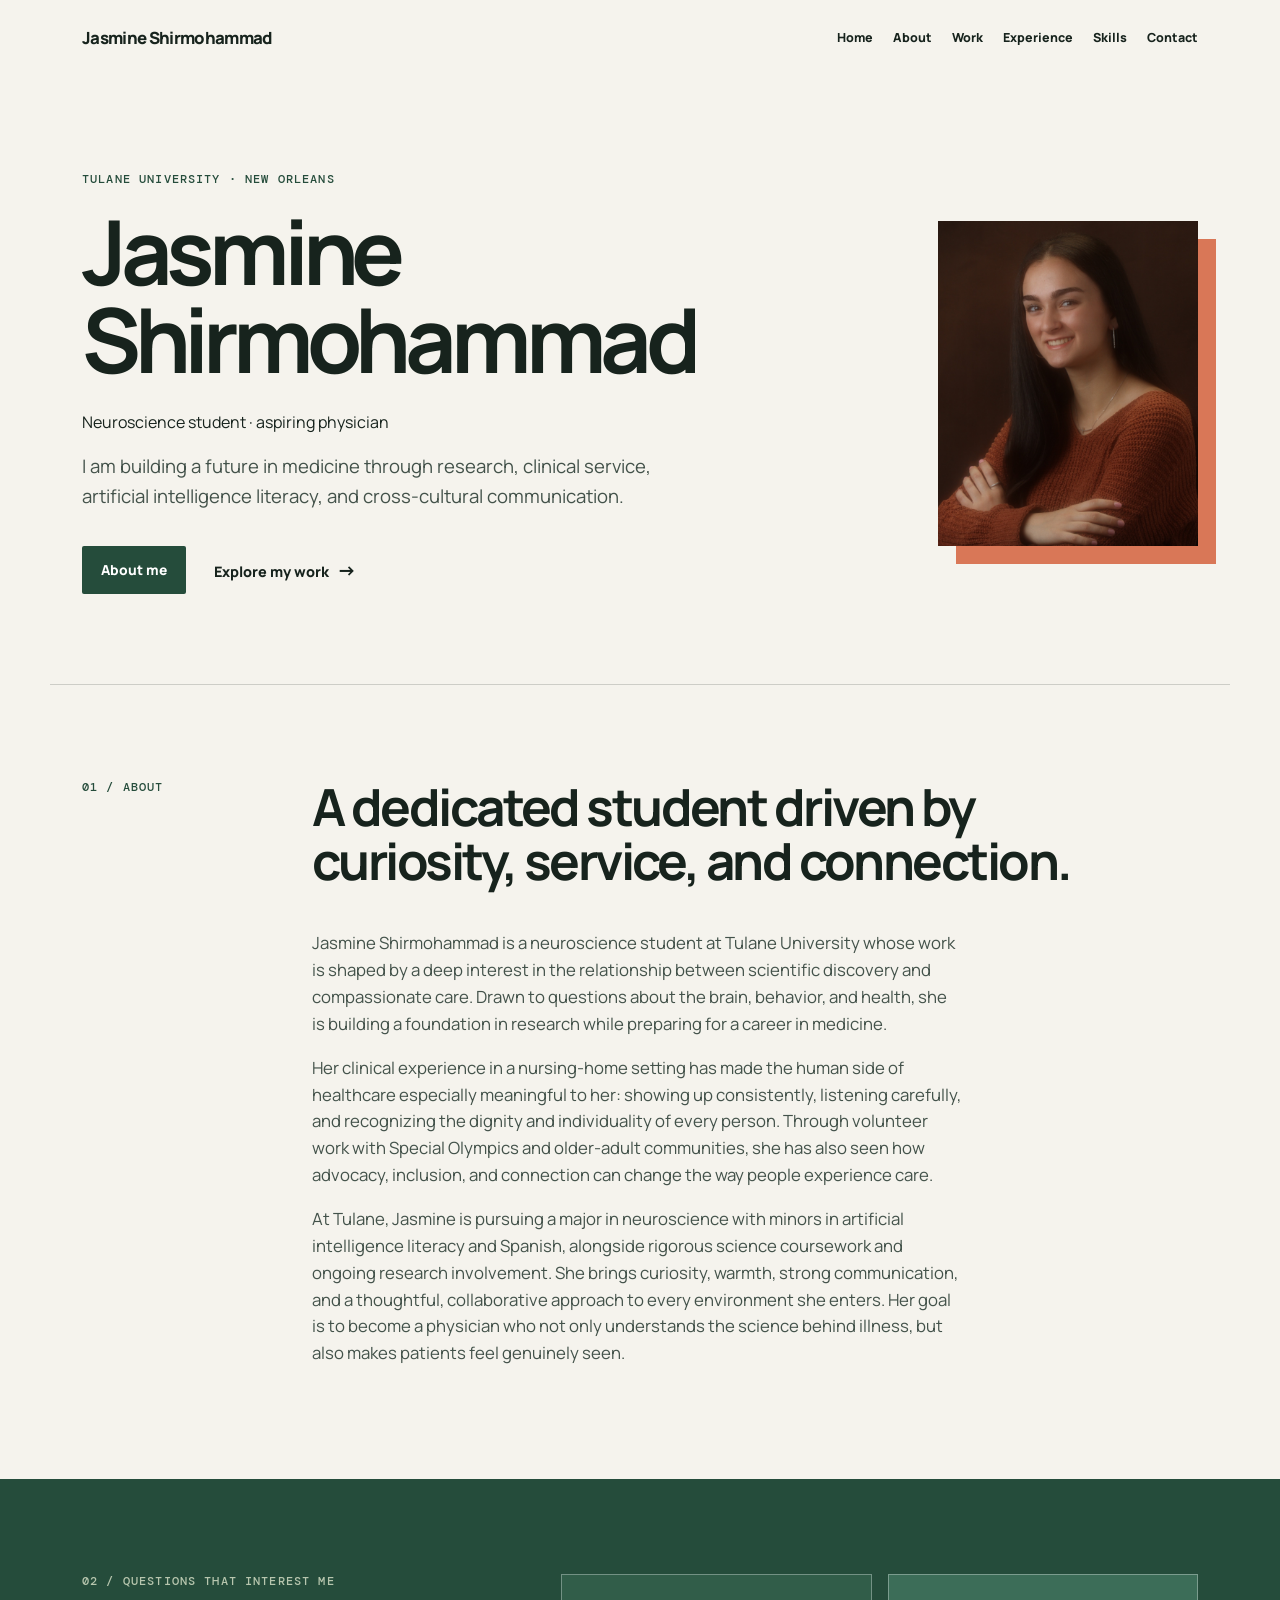
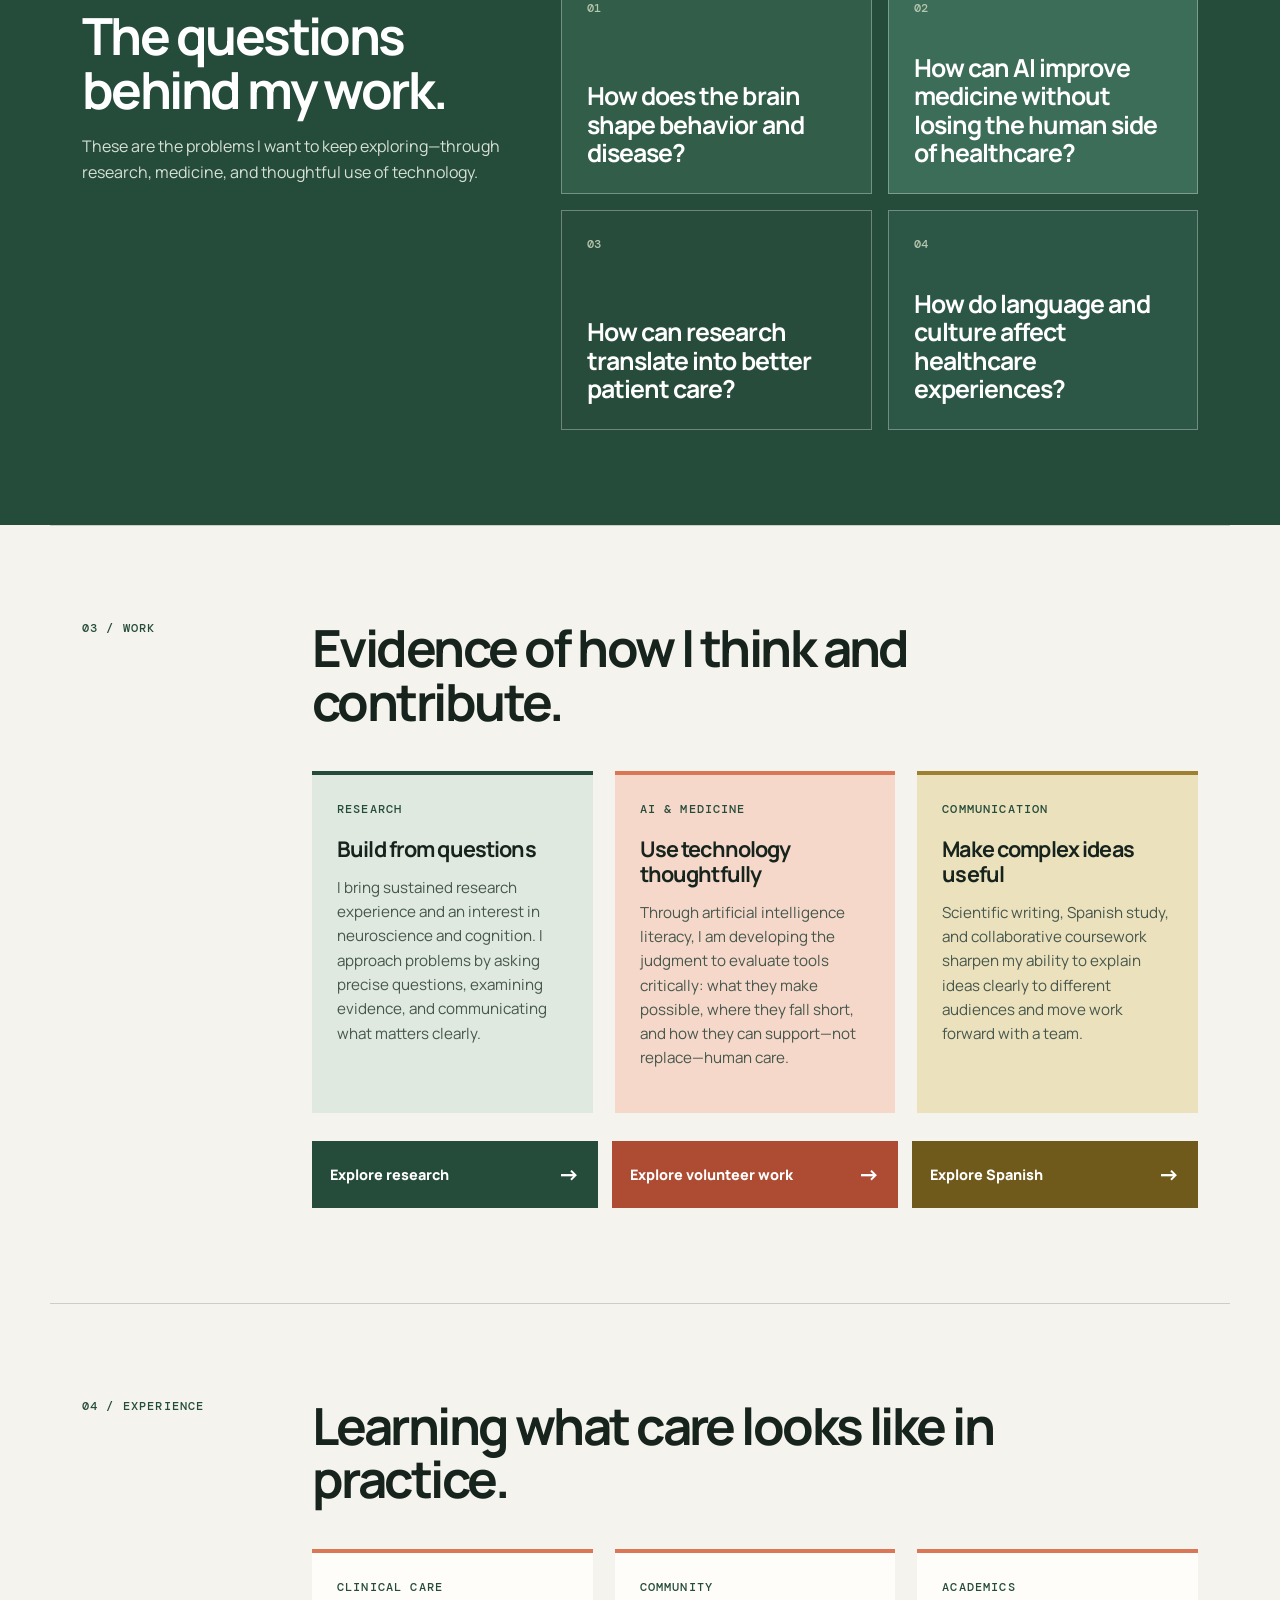
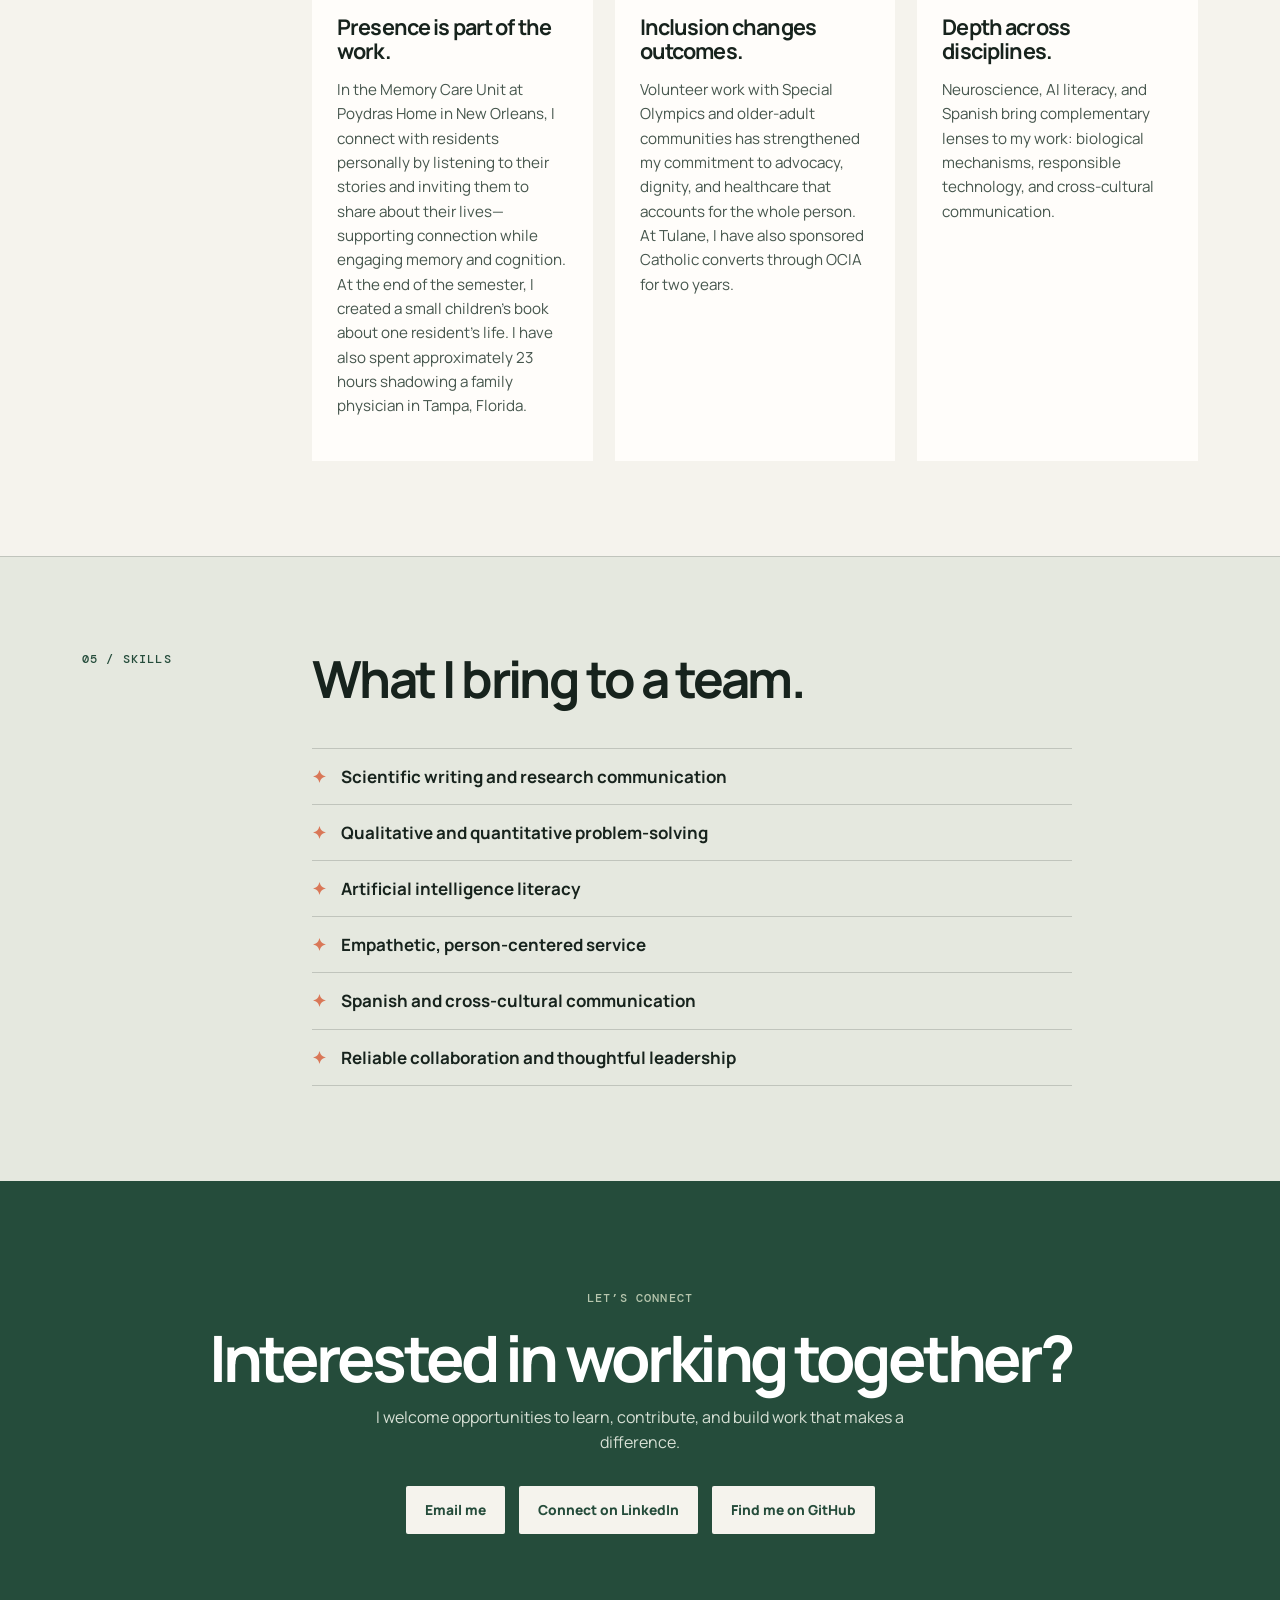
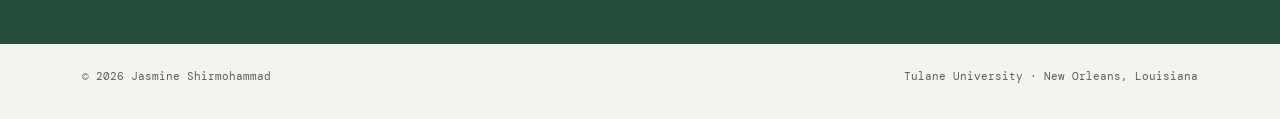
==== index.html @ d5f5b16a "Refresh updated portfolio styling" ====
<!doctype html>
<html lang="en">
<head>
  <meta charset="utf-8">
  <meta name="viewport" content="width=device-width, initial-scale=1">
  <meta name="description" content="Portfolio of Jasmine Shirmohammad: neuroscience, artificial intelligence literacy, research, and compassionate healthcare.">
  <title>Jasmine Shirmohammad | Neuroscience & Health</title>
  <link rel="stylesheet" href="styles.css?v=20261008b">
  <link rel="icon" href="favicon.svg" type="image/svg+xml">
</head>
<body>
  <a class="skip-link" href="#main-content">Skip to main content</a>
  <header class="site-header">
    <a class="wordmark" href="#home">Jasmine Shirmohammad</a>
    <nav aria-label="Main navigation">
      <a href="#home">Home</a>
      <a href="#about">About</a>
      <a href="#work">Work</a>
      <a href="#experience">Experience</a>
      <a href="#skills">Skills</a>
      <a href="#contact">Contact</a>
    </nav>
  </header>

  <main id="main-content">
    <section id="home" class="hero" aria-labelledby="hero-title">
      <div class="hero-copy">
        <p class="eyebrow">Tulane University · New Orleans</p>
        <h1 id="hero-title">Jasmine<br>Shirmohammad</h1>
        <p class="hero-role">Neuroscience student · aspiring physician</p>
        <p class="lede">I am building a future in medicine through research, clinical service, artificial intelligence literacy, and cross-cultural communication.</p>
        <div class="hero-actions">
          <a class="button" href="#about">About me</a>
          <a class="text-link" href="#work">Explore my work <span aria-hidden="true">→</span></a>
        </div>
      </div>
      <figure class="hero-portrait">
        <img src="assets/jasmine-shirmohammad.jpg" alt="Portrait of Jasmine Shirmohammad">
      </figure>
    </section>

    <section id="about" class="section about" aria-labelledby="about-title">
      <p class="section-label">01 / About</p>
      <div>
        <h2 id="about-title">A dedicated student driven by curiosity, service, and connection.</h2>
        <p>Jasmine Shirmohammad is a neuroscience student at Tulane University whose work is shaped by a deep interest in the relationship between scientific discovery and compassionate care. Drawn to questions about the brain, behavior, and health, she is building a foundation in research while preparing for a career in medicine.</p>
        <p>Her clinical experience in a nursing-home setting has made the human side of healthcare especially meaningful to her: showing up consistently, listening carefully, and recognizing the dignity and individuality of every person. Through volunteer work with Special Olympics and older-adult communities, she has also seen how advocacy, inclusion, and connection can change the way people experience care.</p>
        <p>At Tulane, Jasmine is pursuing a major in neuroscience with minors in artificial intelligence literacy and Spanish, alongside rigorous science coursework and ongoing research involvement. She brings curiosity, warmth, strong communication, and a thoughtful, collaborative approach to every environment she enters. Her goal is to become a physician who not only understands the science behind illness, but also makes patients feel genuinely seen.</p>
      </div>
    </section>

    <section id="questions" class="questions" aria-labelledby="questions-title">
      <div class="questions-intro">
        <p class="section-label">02 / Questions That Interest Me</p>
        <h2 id="questions-title">The questions behind my work.</h2>
        <p>These are the problems I want to keep exploring—through research, medicine, and thoughtful use of technology.</p>
      </div>
      <div class="question-grid">
        <article class="question-card question-one"><span>01</span><h3>How does the brain shape behavior and disease?</h3></article>
        <article class="question-card question-two"><span>02</span><h3>How can AI improve medicine without losing the human side of healthcare?</h3></article>
        <article class="question-card question-three"><span>03</span><h3>How can research translate into better patient care?</h3></article>
        <article class="question-card question-four"><span>04</span><h3>How do language and culture affect healthcare experiences?</h3></article>
      </div>
    </section>

    <section id="work" class="section work" aria-labelledby="work-title">
      <p class="section-label">03 / Work</p>
      <div>
        <h2 id="work-title">Evidence of how I think and contribute.</h2>
        <div class="work-grid">
          <article>
            <p class="kicker">Research</p>
            <h3>Build from questions</h3>
            <p>I bring sustained research experience and an interest in neuroscience and cognition. I approach problems by asking precise questions, examining evidence, and communicating what matters clearly.</p>
          </article>
          <article>
            <p class="kicker">AI & medicine</p>
            <h3>Use technology thoughtfully</h3>
            <p>Through artificial intelligence literacy, I am developing the judgment to evaluate tools critically: what they make possible, where they fall short, and how they can support—not replace—human care.</p>
          </article>
          <article>
            <p class="kicker">Communication</p>
            <h3>Make complex ideas useful</h3>
            <p>Scientific writing, Spanish study, and collaborative coursework sharpen my ability to explain ideas clearly to different audiences and move work forward with a team.</p>
          </article>
        </div>
        <div class="portfolio-links" aria-label="Work detail pages">
          <a class="portfolio-link" href="research.html">Explore research <span aria-hidden="true">→</span></a>
          <a class="portfolio-link" href="volunteer-work.html">Explore volunteer work <span aria-hidden="true">→</span></a>
          <a class="portfolio-link" href="spanish.html">Explore Spanish <span aria-hidden="true">→</span></a>
        </div>
      </div>
    </section>

    <section id="experience" class="section" aria-labelledby="experience-title">
      <p class="section-label">04 / Experience</p>
      <div>
        <h2 id="experience-title">Learning what care looks like in practice.</h2>
        <div class="experience-grid">
          <article>
            <p class="kicker">Clinical care</p>
            <h3>Presence is part of the work.</h3>
            <p>In the Memory Care Unit at Poydras Home in New Orleans, I connect with residents personally by listening to their stories and inviting them to share about their lives—supporting connection while engaging memory and cognition. At the end of the semester, I created a small children’s book about one resident’s life. I have also spent approximately 23 hours shadowing a family physician in Tampa, Florida.</p>
          </article>
          <article>
            <p class="kicker">Community</p>
            <h3>Inclusion changes outcomes.</h3>
            <p>Volunteer work with Special Olympics and older-adult communities has strengthened my commitment to advocacy, dignity, and healthcare that accounts for the whole person. At Tulane, I have also sponsored Catholic converts through OCIA for two years.</p>
          </article>
          <article>
            <p class="kicker">Academics</p>
            <h3>Depth across disciplines.</h3>
            <p>Neuroscience, AI literacy, and Spanish bring complementary lenses to my work: biological mechanisms, responsible technology, and cross-cultural communication.</p>
          </article>
        </div>
      </div>
    </section>

    <section id="skills" class="section strengths" aria-labelledby="skills-title">
      <p class="section-label">05 / Skills</p>
      <div>
        <h2 id="skills-title">What I bring to a team.</h2>
        <ul>
          <li>Scientific writing and research communication</li>
          <li>Qualitative and quantitative problem-solving</li>
          <li>Artificial intelligence literacy</li>
          <li>Empathetic, person-centered service</li>
          <li>Spanish and cross-cultural communication</li>
          <li>Reliable collaboration and thoughtful leadership</li>
        </ul>
      </div>
    </section>

    <section id="contact" class="contact" aria-labelledby="contact-title">
      <p class="eyebrow">Let’s connect</p>
      <h2 id="contact-title">Interested in working together?</h2>
      <p>I welcome opportunities to learn, contribute, and build work that makes a difference.</p>
      <div class="contact-actions">
        <a class="button light" href="mailto:jshirmohammad@tulane.edu">Email me</a>
        <a class="button light" href="https://www.linkedin.com/in/jasmine-shirmohammad-466834309/" target="_blank" rel="noreferrer">Connect on LinkedIn <span class="sr-only">(opens in a new tab)</span></a>
        <a class="button light" href="https://github.com/jshirmo" target="_blank" rel="noreferrer">Find me on GitHub <span class="sr-only">(opens in a new tab)</span></a>
      </div>
      <!-- Add your résumé link here when available. -->
    </section>
  </main>

  <footer>
    <p>© 2026 Jasmine Shirmohammad</p>
    <p>Tulane University · New Orleans, Louisiana</p>
  </footer>
</body>
</html>
---- styles.css ----
@import url('https://fonts.googleapis.com/css2?family=DM+Mono:wght@400;500&family=Manrope:wght@400;500;600;700;800&family=Playfair+Display:ital,wght@0,600;0,700;1,600&display=swap');

:root { --ink:#17231d; --paper:#f5f3ed; --forest:#254c3b; --sage:#b7c6ae; --mint:#dfe9df; --coral:#d97757; --cream:#fffdfa; --line:rgba(23,35,29,.18); }
* { box-sizing:border-box; }
html { scroll-behavior:smooth; }
body { margin:0; color:var(--ink); background:var(--paper); font-family:Manrope,Arial,sans-serif; line-height:1.6; overflow-x:hidden; }
a,button { -webkit-tap-highlight-color:transparent; }
a:focus-visible { outline:3px solid var(--coral); outline-offset:4px; border-radius:2px; }
.skip-link { position:absolute; left:12px; top:-60px; z-index:10; background:var(--ink); color:white; padding:10px 14px; font-weight:800; text-decoration:none; }
.skip-link:focus { top:12px; }
.sr-only { position:absolute; width:1px; height:1px; padding:0; margin:-1px; overflow:hidden; clip:rect(0,0,0,0); white-space:nowrap; border:0; }
.site-header { max-width:1180px; margin:auto; padding:25px 32px; display:flex; justify-content:space-between; align-items:center; gap:24px; }
.wordmark { flex:0 0 auto; color:var(--ink); text-decoration:none; font-weight:800; letter-spacing:-.04em; font-size:1.05rem; }
nav { display:flex; justify-content:flex-end; flex-wrap:wrap; gap:10px 20px; }
nav a { color:var(--ink); text-decoration:none; font-size:.78rem; font-weight:800; }
nav a:hover,.text-link:hover { color:var(--coral); }
.hero { max-width:1180px; min-height:590px; padding:95px 32px 90px; margin:auto; display:grid; grid-template-columns:1.45fr .7fr; gap:60px; align-items:center; }
.eyebrow,.section-label,.kicker { margin:0 0 20px; color:var(--forest); font:500 .72rem "DM Mono",monospace; text-transform:uppercase; letter-spacing:.1em; }
h1,h2,h3,p { margin-top:0; }
h1 { font-size:clamp(3.2rem,7vw,6.25rem); line-height:.98; letter-spacing:-.07em; margin-bottom:28px; max-width:820px; }
h2 { font-size:clamp(2rem,4vw,3.6rem); line-height:1.05; letter-spacing:-.05em; }
h3 { letter-spacing:-.04em; }
.lede { max-width:625px; font-size:1.16rem; color:#43524a; }
.hero-actions { margin-top:35px; display:flex; flex-wrap:wrap; gap:22px 28px; align-items:center; }
.button { display:inline-block; background:var(--forest); color:white; padding:13px 19px; text-decoration:none; font-weight:800; font-size:.86rem; border-radius:2px; transition:.2s ease; }
.button:hover { background:var(--coral); transform:translateY(-2px); }
.text-link { color:var(--ink); text-decoration:none; font-weight:800; font-size:.9rem; }
.text-link span { margin-left:5px; font-size:1.2rem; }
.hero-mark { aspect-ratio:1; display:grid; place-items:center; border-radius:50%; background:var(--sage); position:relative; overflow:hidden; }
.hero-mark:before { content:""; position:absolute; inset:13%; border:1px solid rgba(23,35,29,.28); border-radius:50%; }
.hero-mark p { position:relative; margin:0; font:600 clamp(1.8rem,3vw,3.3rem)/.95 "Playfair Display",serif; text-align:center; }
.hero-mark em { color:var(--coral); }
.section { max-width:1180px; margin:auto; padding:95px 32px; border-top:1px solid var(--line); display:grid; grid-template-columns:190px 1fr; gap:40px; }
.section h2 { max-width:760px; }
.about > div > p { max-width:650px; font-size:1.05rem; color:#43524a; }
.questions { background:var(--forest); color:white; padding:95px max(32px,calc((100vw - 1180px)/2 + 32px)); display:grid; grid-template-columns:.8fr 1.2fr; gap:55px; }
.questions .section-label { color:var(--sage); }
.questions h2 { margin-bottom:18px; }
.questions-intro > p:last-child { color:#d7e0d5; max-width:430px; }
.question-grid { display:grid; grid-template-columns:repeat(2,minmax(0,1fr)); gap:16px; }
.question-card { min-height:220px; padding:25px; border:1px solid rgba(255,255,255,.32); display:flex; flex-direction:column; justify-content:space-between; transition:transform .2s ease,background .2s ease; }
.question-card:hover { transform:translateY(-5px); background:rgba(255,255,255,.1); }
.question-card span { font:500 .76rem "DM Mono",monospace; color:var(--sage); }
.question-card h3 { margin:28px 0 0; color:white; font-size:clamp(1.15rem,2vw,1.55rem); line-height:1.15; }
.question-one { background:#315d49; } .question-two { background:#3c6d58; } .question-three { background:#284c3c; } .question-four { background:#2c5746; }
.work-grid,.experience-grid { display:grid; grid-template-columns:repeat(3,minmax(0,1fr)); gap:22px; margin-top:36px; }
.work-grid article { background:var(--mint); padding:27px 25px; border-top:4px solid var(--forest); }
.work-grid article:nth-child(2) { background:#f5d8c9; border-color:var(--coral); }
.work-grid article:nth-child(3) { background:#ebe1bc; border-color:#9d8130; }
.work-grid h3,.experience-grid h3 { font-size:1.35rem; line-height:1.15; margin-bottom:14px; }
.work-grid article p:last-child,.experience-grid article p:last-child { color:#46564d; font-size:.95rem; }
.experience-grid article { border-top:4px solid var(--coral); background:var(--cream); padding:27px 25px; min-height:260px; }
.strengths { background:#e5e8df; max-width:none; padding-left:max(32px,calc((100vw - 1180px)/2 + 32px)); padding-right:max(32px,calc((100vw - 1180px)/2 + 32px)); }
.strengths ul { padding:0; margin:0; list-style:none; border-top:1px solid var(--line); max-width:760px; }
.strengths li { padding:14px 0; border-bottom:1px solid var(--line); font-size:1.06rem; font-weight:700; }
.strengths li:before { content:"✦"; color:var(--coral); margin-right:15px; }
.contact { text-align:center; color:white; background:var(--forest); padding:110px 32px; }
.contact .eyebrow { color:var(--sage); }
.contact h2 { font-size:clamp(2.6rem,5vw,4.5rem); line-height:1; letter-spacing:-.06em; margin-bottom:15px; }
.contact p:not(.eyebrow) { color:#d7e0d5; margin:0 auto 30px; max-width:600px; }
.button.light { color:var(--forest); background:var(--paper); }
footer { max-width:1180px; margin:auto; padding:25px 32px; display:flex; justify-content:space-between; gap:12px; font:400 .68rem "DM Mono",monospace; color:#536158; }

@media (max-width:800px) {
  .site-header { padding:20px 22px; align-items:flex-start; flex-direction:column; gap:12px; }
  nav { justify-content:flex-start; gap:8px 16px; }
  nav a { font-size:.78rem; }
  .hero { padding:70px 22px; grid-template-columns:1fr; gap:42px; min-height:auto; }
  .hero-mark { width:min(60vw,245px); }
  .section { padding:65px 22px; grid-template-columns:1fr; gap:10px; }
  .questions { padding:65px 22px; grid-template-columns:1fr; gap:28px; }
  .strengths { padding:65px 22px; }
  .work-grid,.experience-grid { grid-template-columns:1fr; margin-top:25px; }
  .question-grid { grid-template-columns:1fr; }
  .question-card { min-height:170px; }
  footer { padding:22px; flex-direction:column; }
}
@media (max-width:420px) {
  h1 { font-size:2.9rem; }
  .hero-actions { align-items:flex-start; flex-direction:column; gap:14px; }
}
.hero-portrait { width:100%; margin:0; aspect-ratio:4/5; overflow:hidden; background:var(--sage); box-shadow:18px 18px 0 var(--coral); }
.hero-portrait img { width:100%; height:100%; display:block; object-fit:cover; object-position:center 28%; }
@media (max-width:800px) { .hero-portrait { width:min(75vw,330px); box-shadow:12px 12px 0 var(--coral); } }

/* Compact portrait treatment */
.hero-portrait { width:min(100%,260px); justify-self:end; aspect-ratio:4/5; }
@media (max-width:800px) {
  .hero-portrait { width:min(52vw,210px); justify-self:start; }
}


/* Portfolio detail links and pages */
.portfolio-links { display:grid; grid-template-columns:repeat(3,minmax(0,1fr)); gap:14px; margin-top:28px; }
.portfolio-link { display:flex; align-items:center; justify-content:space-between; gap:14px; min-height:64px; padding:16px 18px; background:var(--forest); color:white; text-decoration:none; font-weight:800; font-size:.9rem; transition:.2s ease; }
.portfolio-link:nth-child(2) { background:#ad4c33; }
.portfolio-link:nth-child(3) { background:#6f5a1b; }
.portfolio-link:hover { transform:translateY(-3px); filter:brightness(.96); }
.portfolio-link span { font-size:1.35rem; }
.contact-actions { display:flex; flex-wrap:wrap; justify-content:center; gap:14px; }
.detail-page { max-width:900px; margin:auto; padding:90px 32px 110px; }
.detail-page .back-link { display:inline-block; margin-bottom:58px; }
.detail-page h1 { max-width:760px; font-size:clamp(3rem,6vw,5.5rem); }
.detail-page .detail-lede { max-width:690px; color:#43524a; font-size:1.12rem; }
.detail-grid { display:grid; grid-template-columns:repeat(2,minmax(0,1fr)); gap:22px; margin-top:44px; }
.detail-grid article { background:var(--cream); border-top:4px solid var(--coral); padding:27px 25px; }
.detail-grid article:nth-child(2) { background:var(--mint); border-color:var(--forest); }
.detail-grid h2 { font-size:1.5rem; margin-bottom:14px; }
.detail-grid p { color:#46564d; }
.detail-footer { margin-top:48px; }
@media (max-width:800px) {
  .detail-page { padding:65px 22px 80px; }
  .detail-grid { grid-template-columns:1fr; margin-top:30px; }
  .portfolio-links { grid-template-columns:1fr; }
}
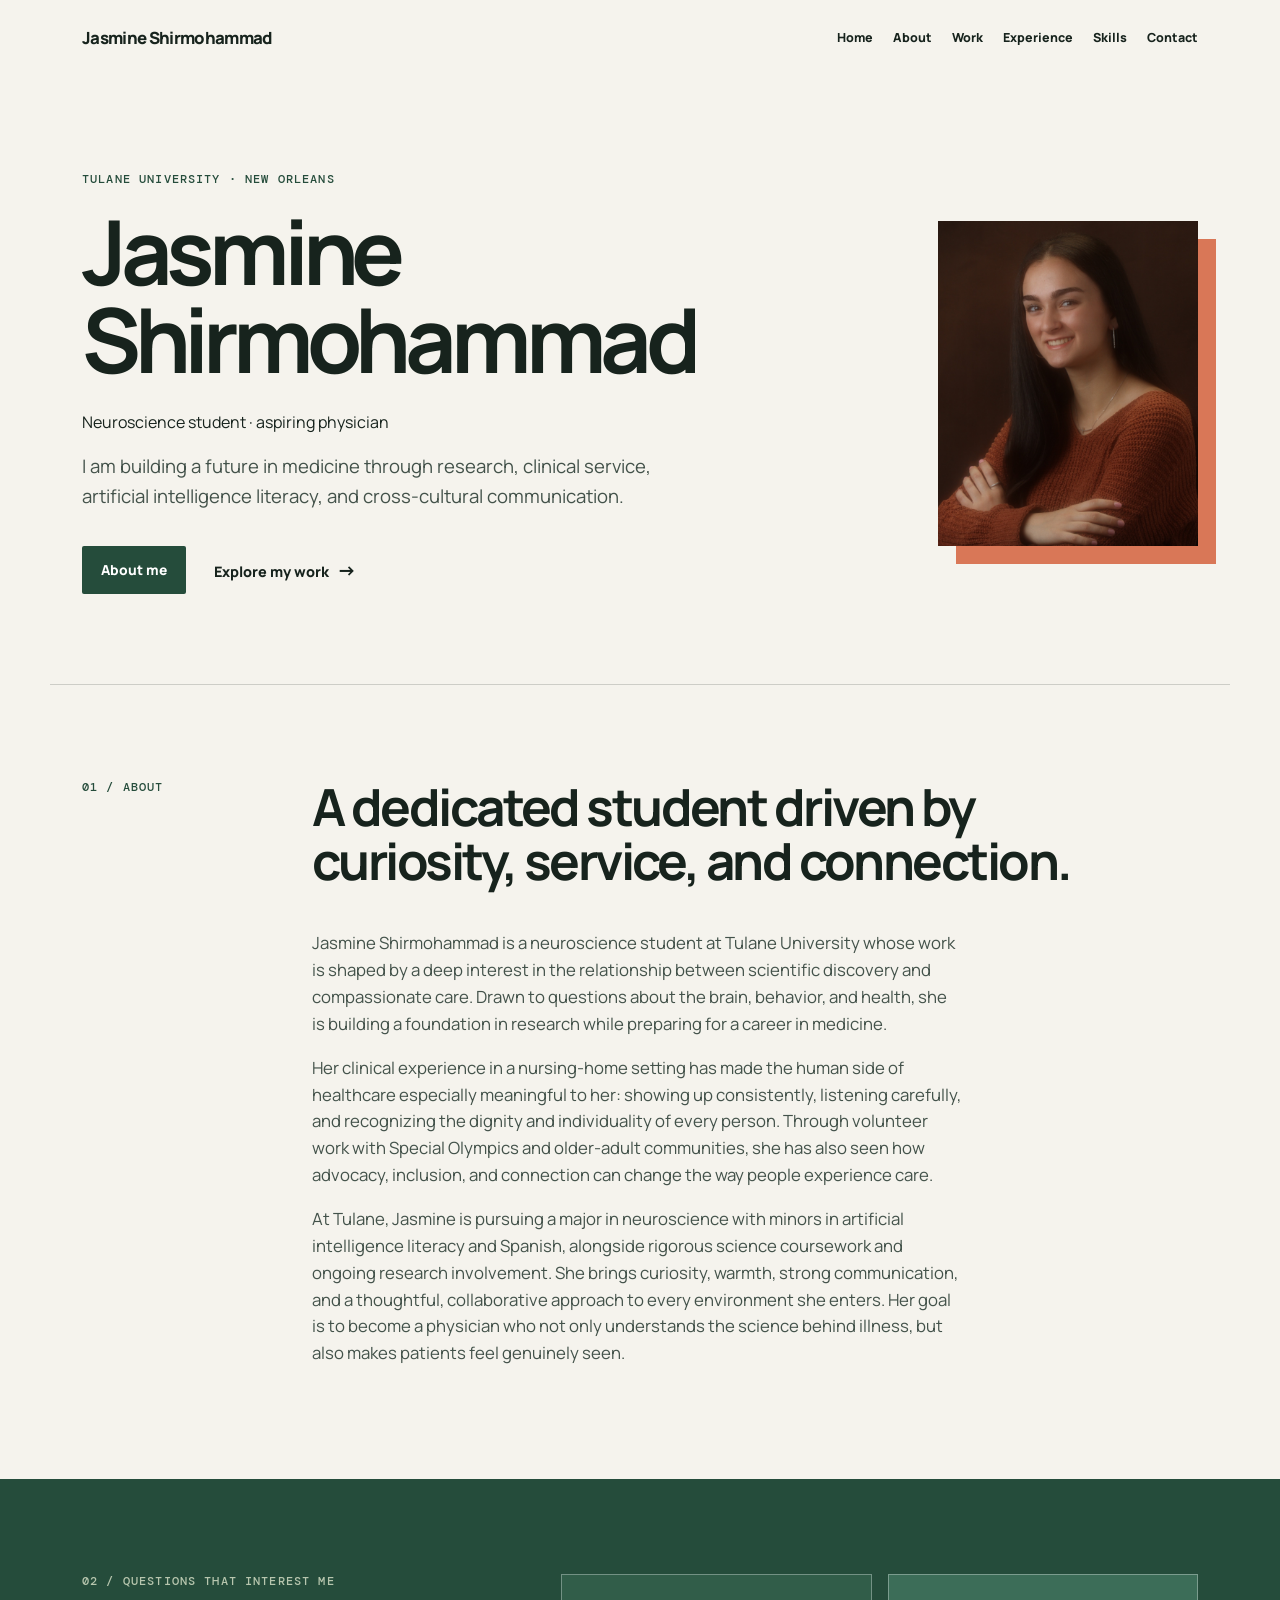
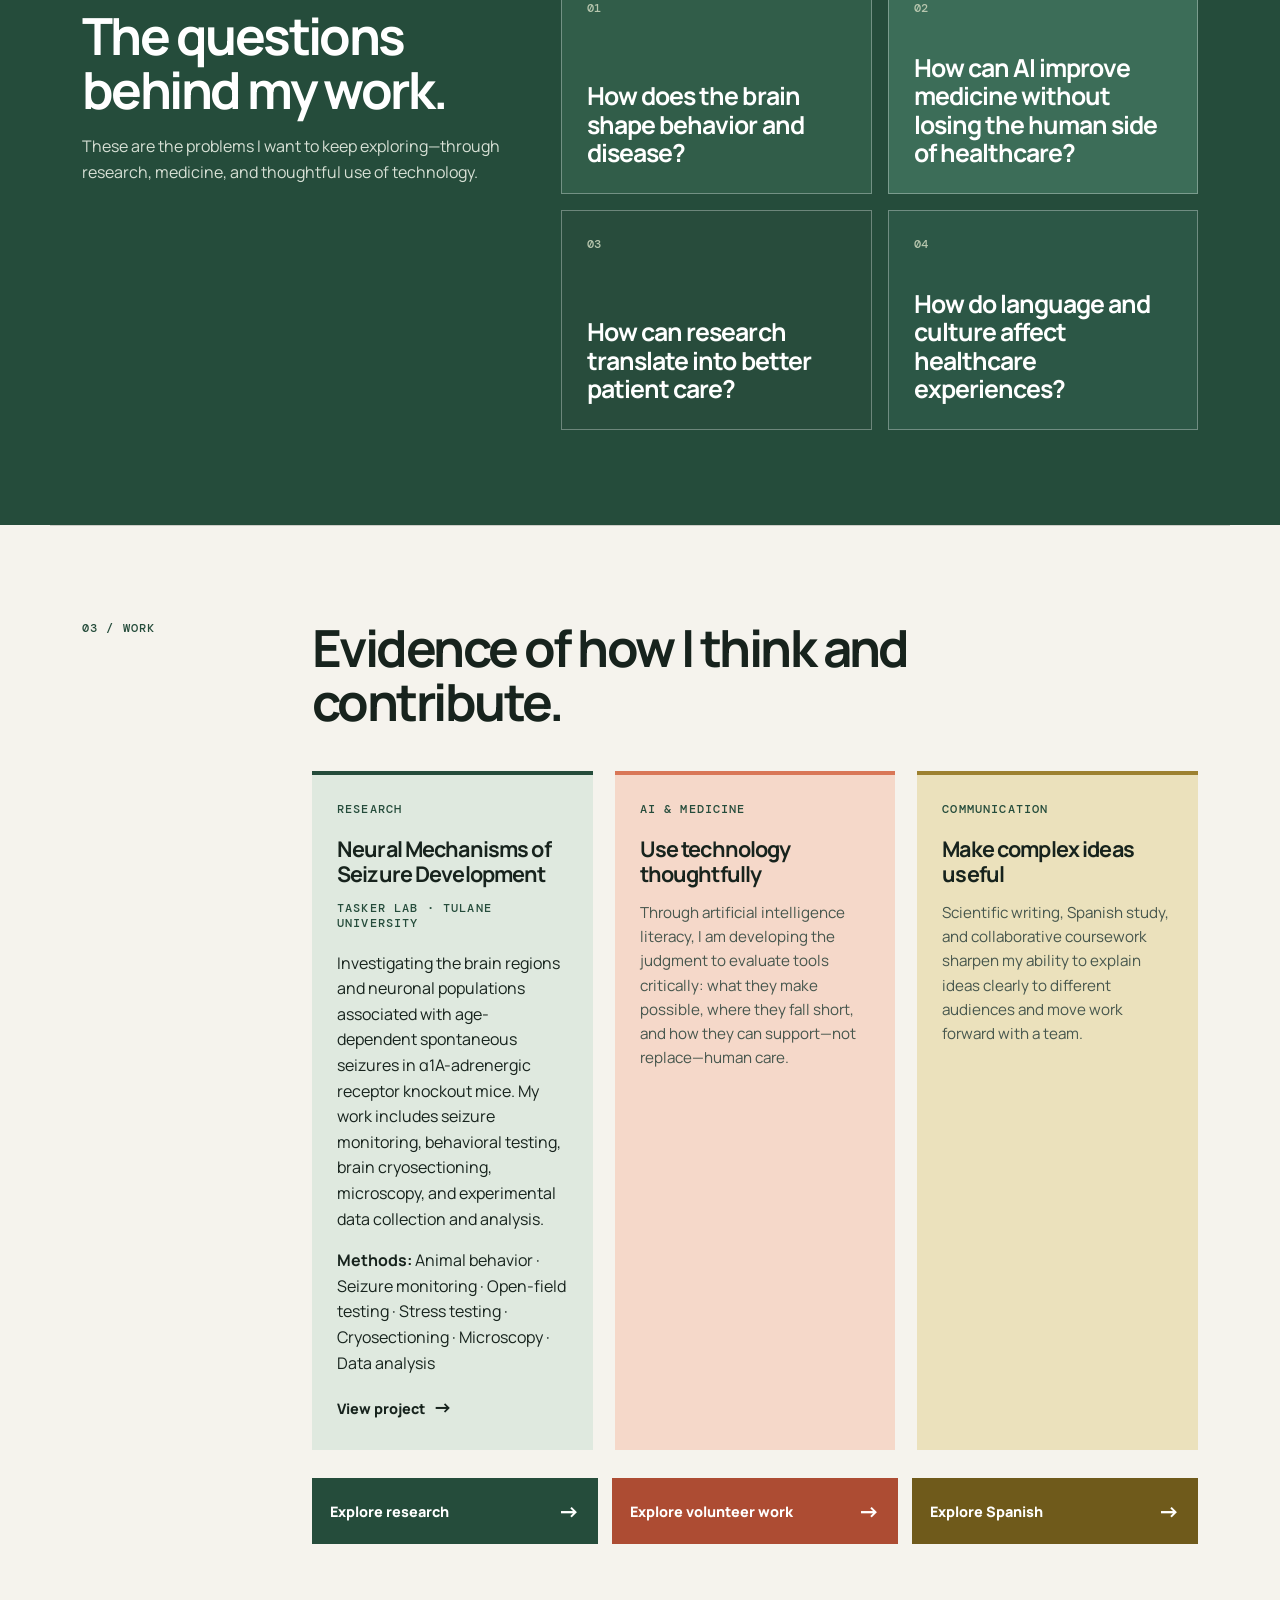
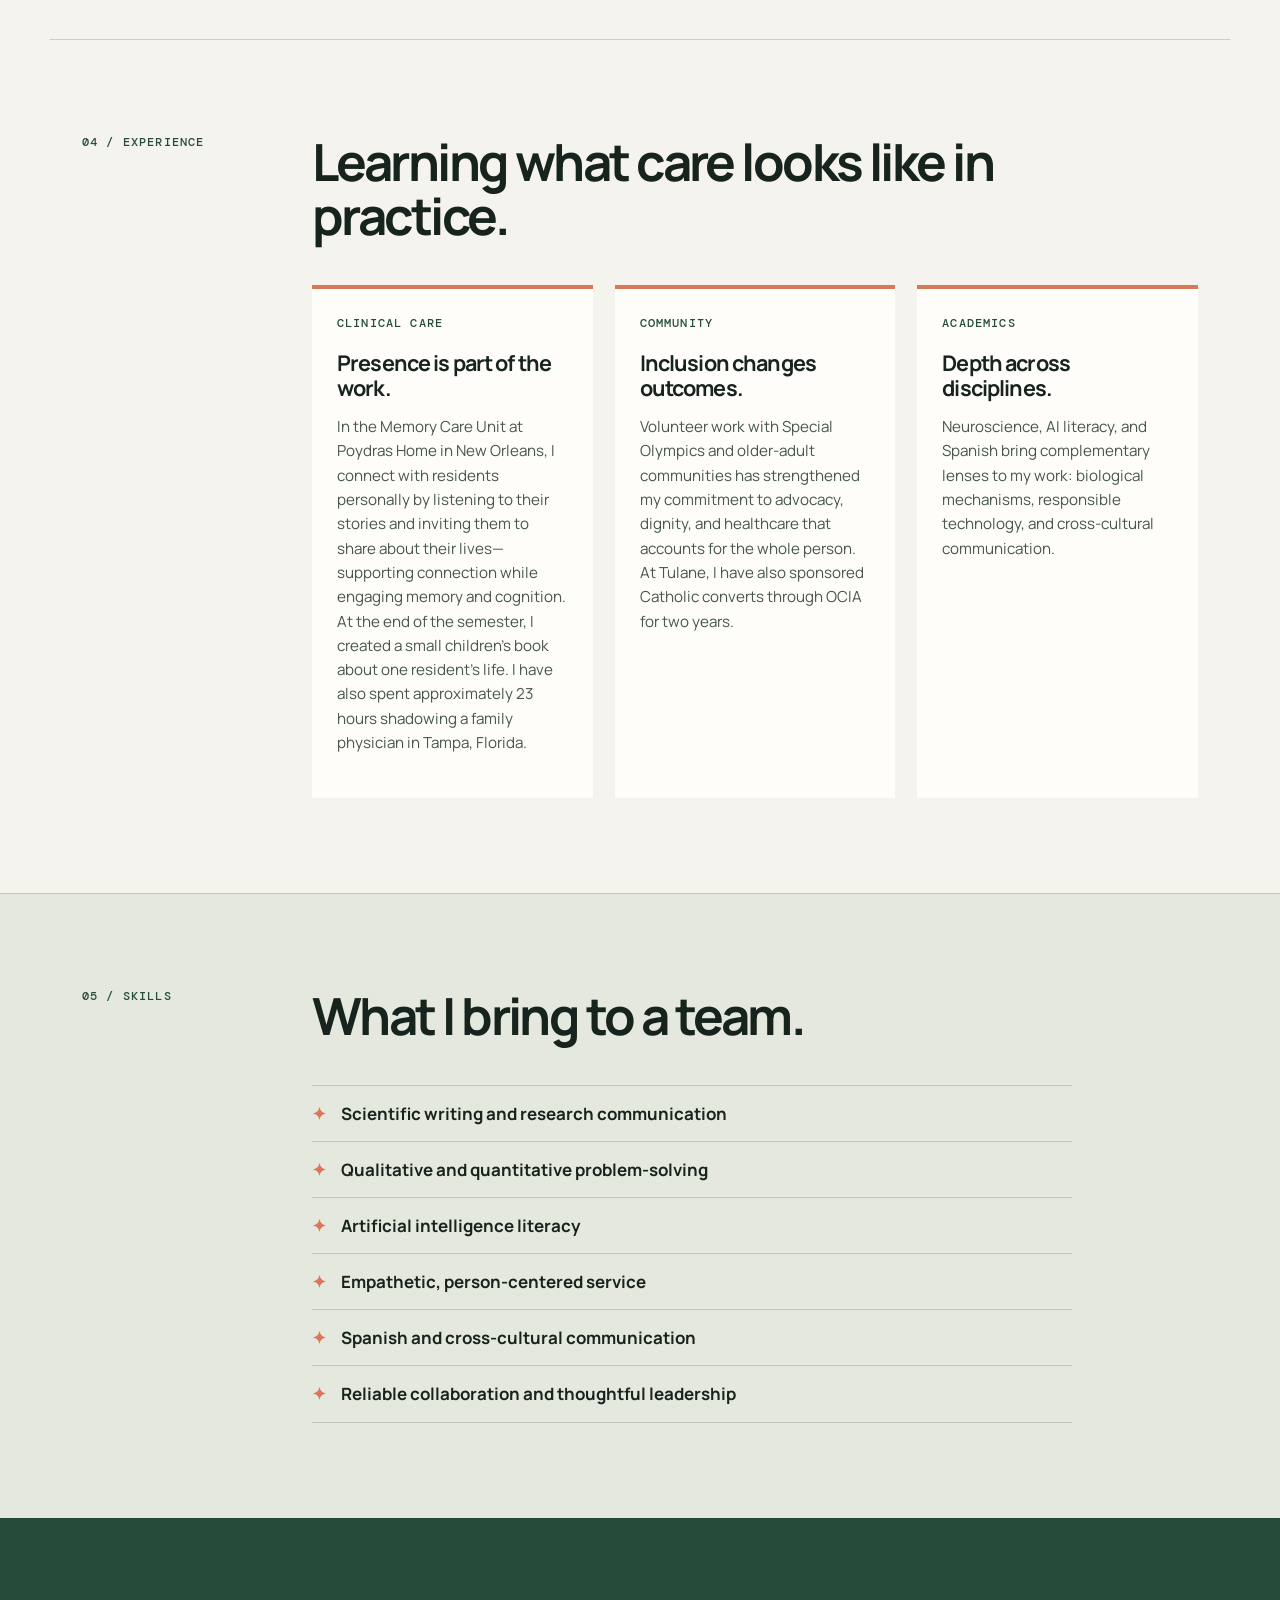
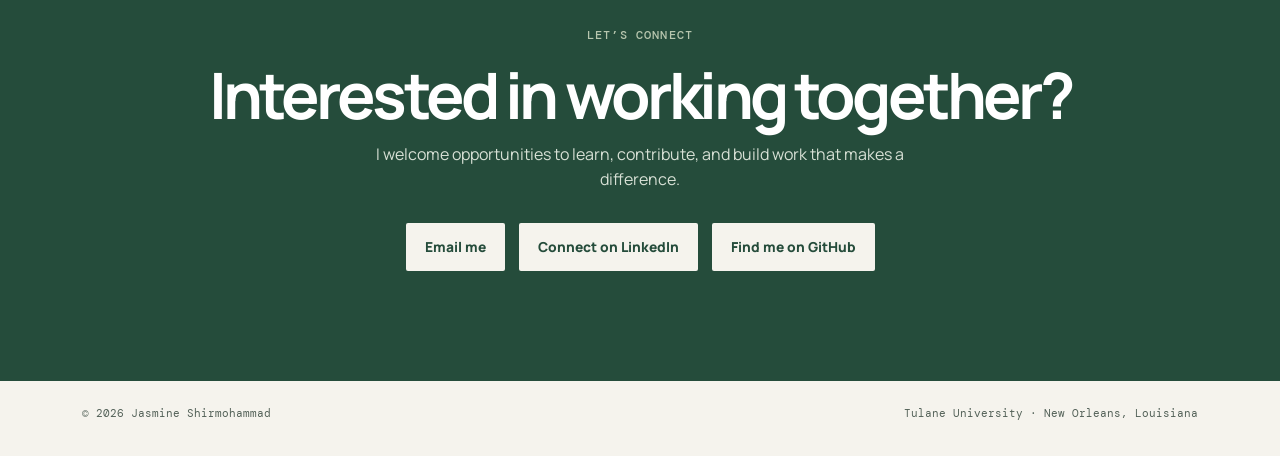
==== commit a66cd636: "Add specific Tasker Lab research work card" ====
--- a/index.html
+++ b/index.html
@@ -70,8 +70,11 @@
         <div class="work-grid">
           <article>
             <p class="kicker">Research</p>
-            <h3>Build from questions</h3>
-            <p>I bring sustained research experience and an interest in neuroscience and cognition. I approach problems by asking precise questions, examining evidence, and communicating what matters clearly.</p>
+            <h3>Neural Mechanisms of Seizure Development</h3>
+            <p class="kicker">Tasker Lab · Tulane University</p>
+            <p>Investigating the brain regions and neuronal populations associated with age-dependent spontaneous seizures in α1A-adrenergic receptor knockout mice. My work includes seizure monitoring, behavioral testing, brain cryosectioning, microscopy, and experimental data collection and analysis.</p>
+            <p><strong>Methods:</strong> Animal behavior · Seizure monitoring · Open-field testing · Stress testing · Cryosectioning · Microscopy · Data analysis</p>
+            <a class="text-link" href="research.html">View project <span aria-hidden="true">→</span></a>
           </article>
           <article>
             <p class="kicker">AI & medicine</p>
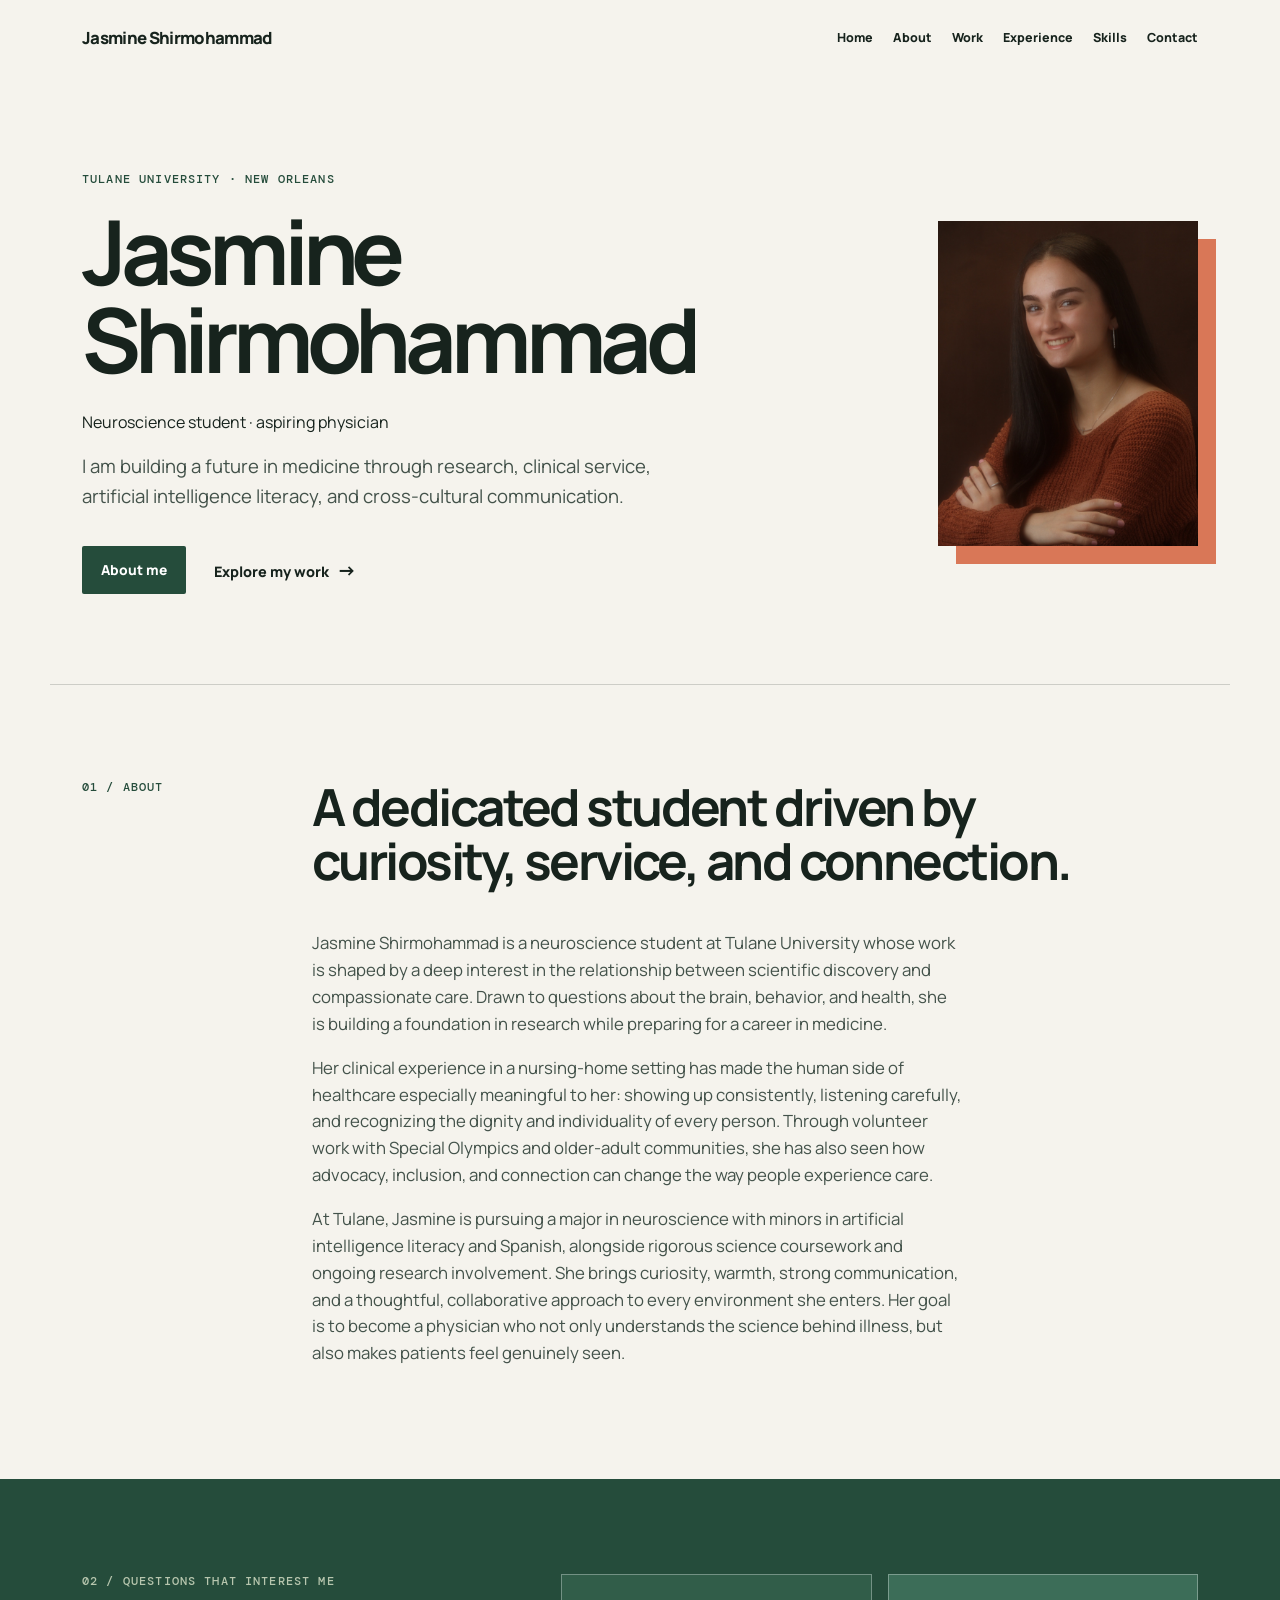
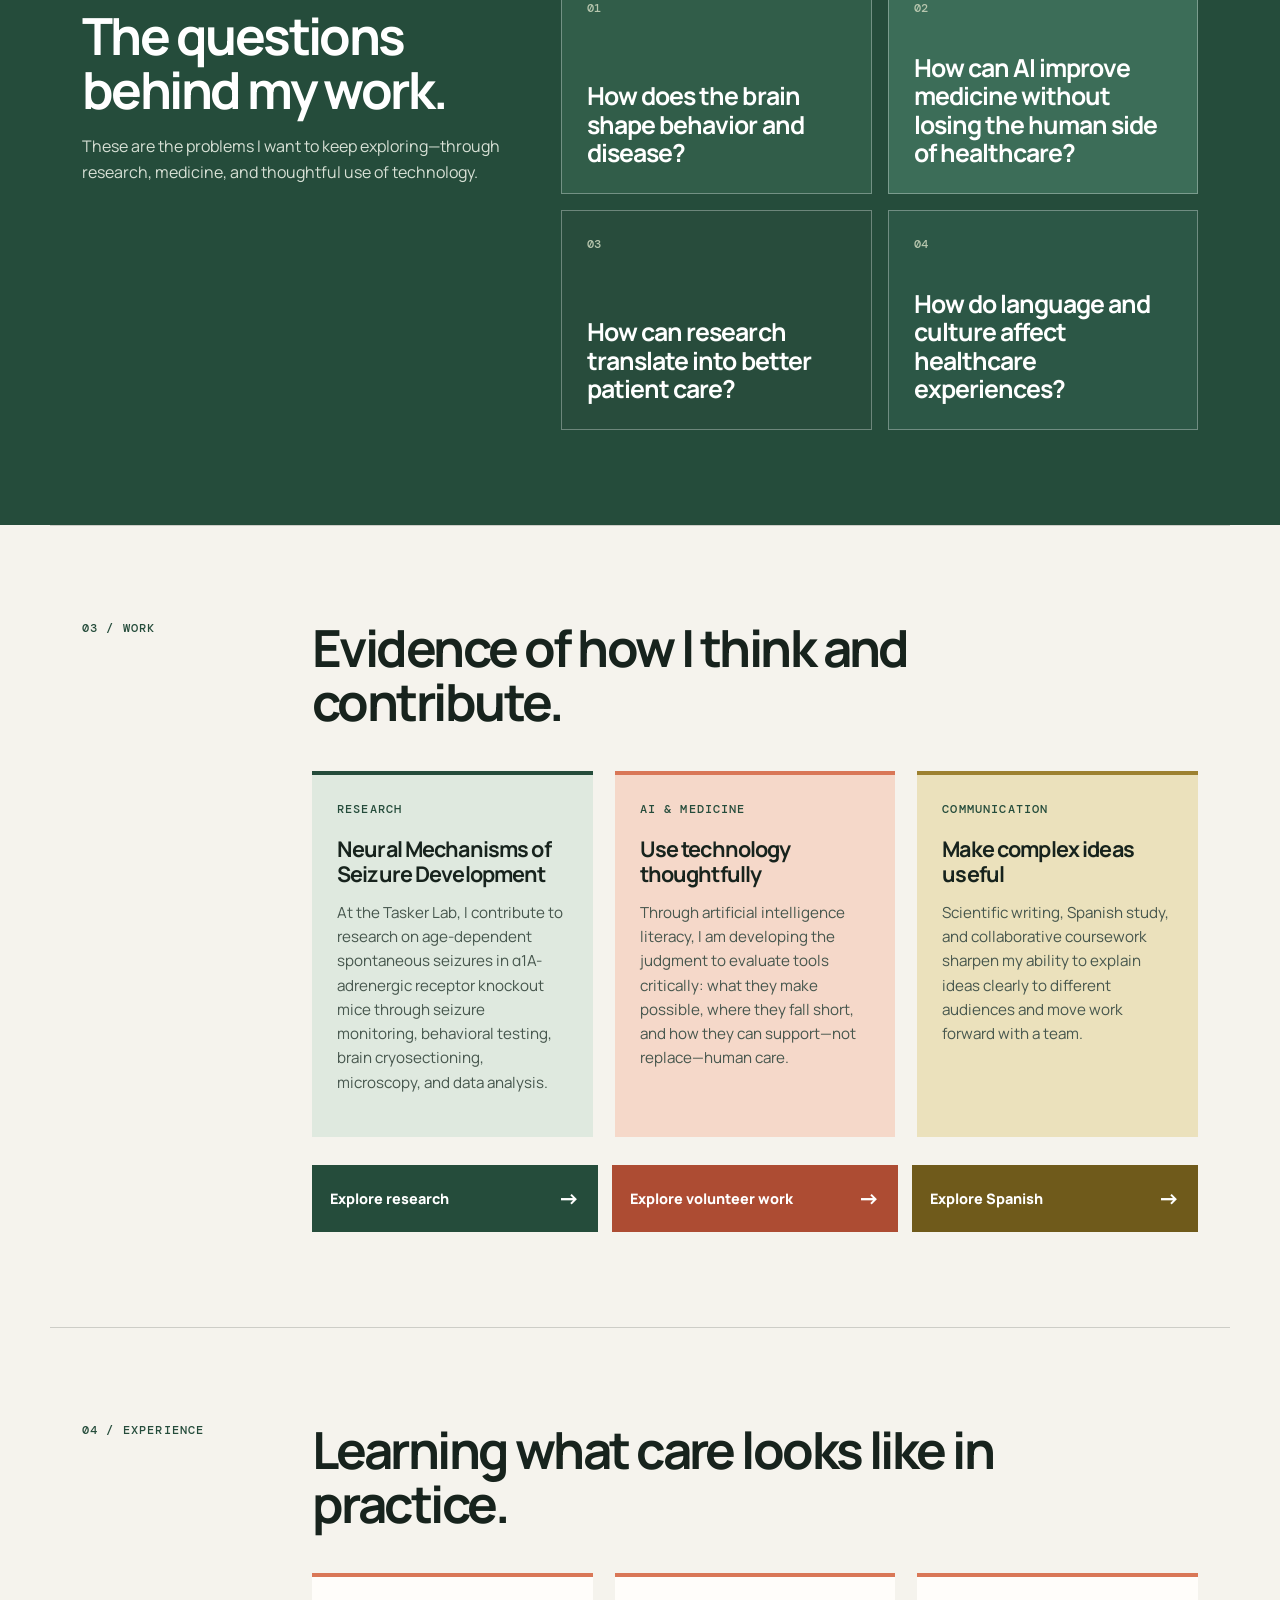
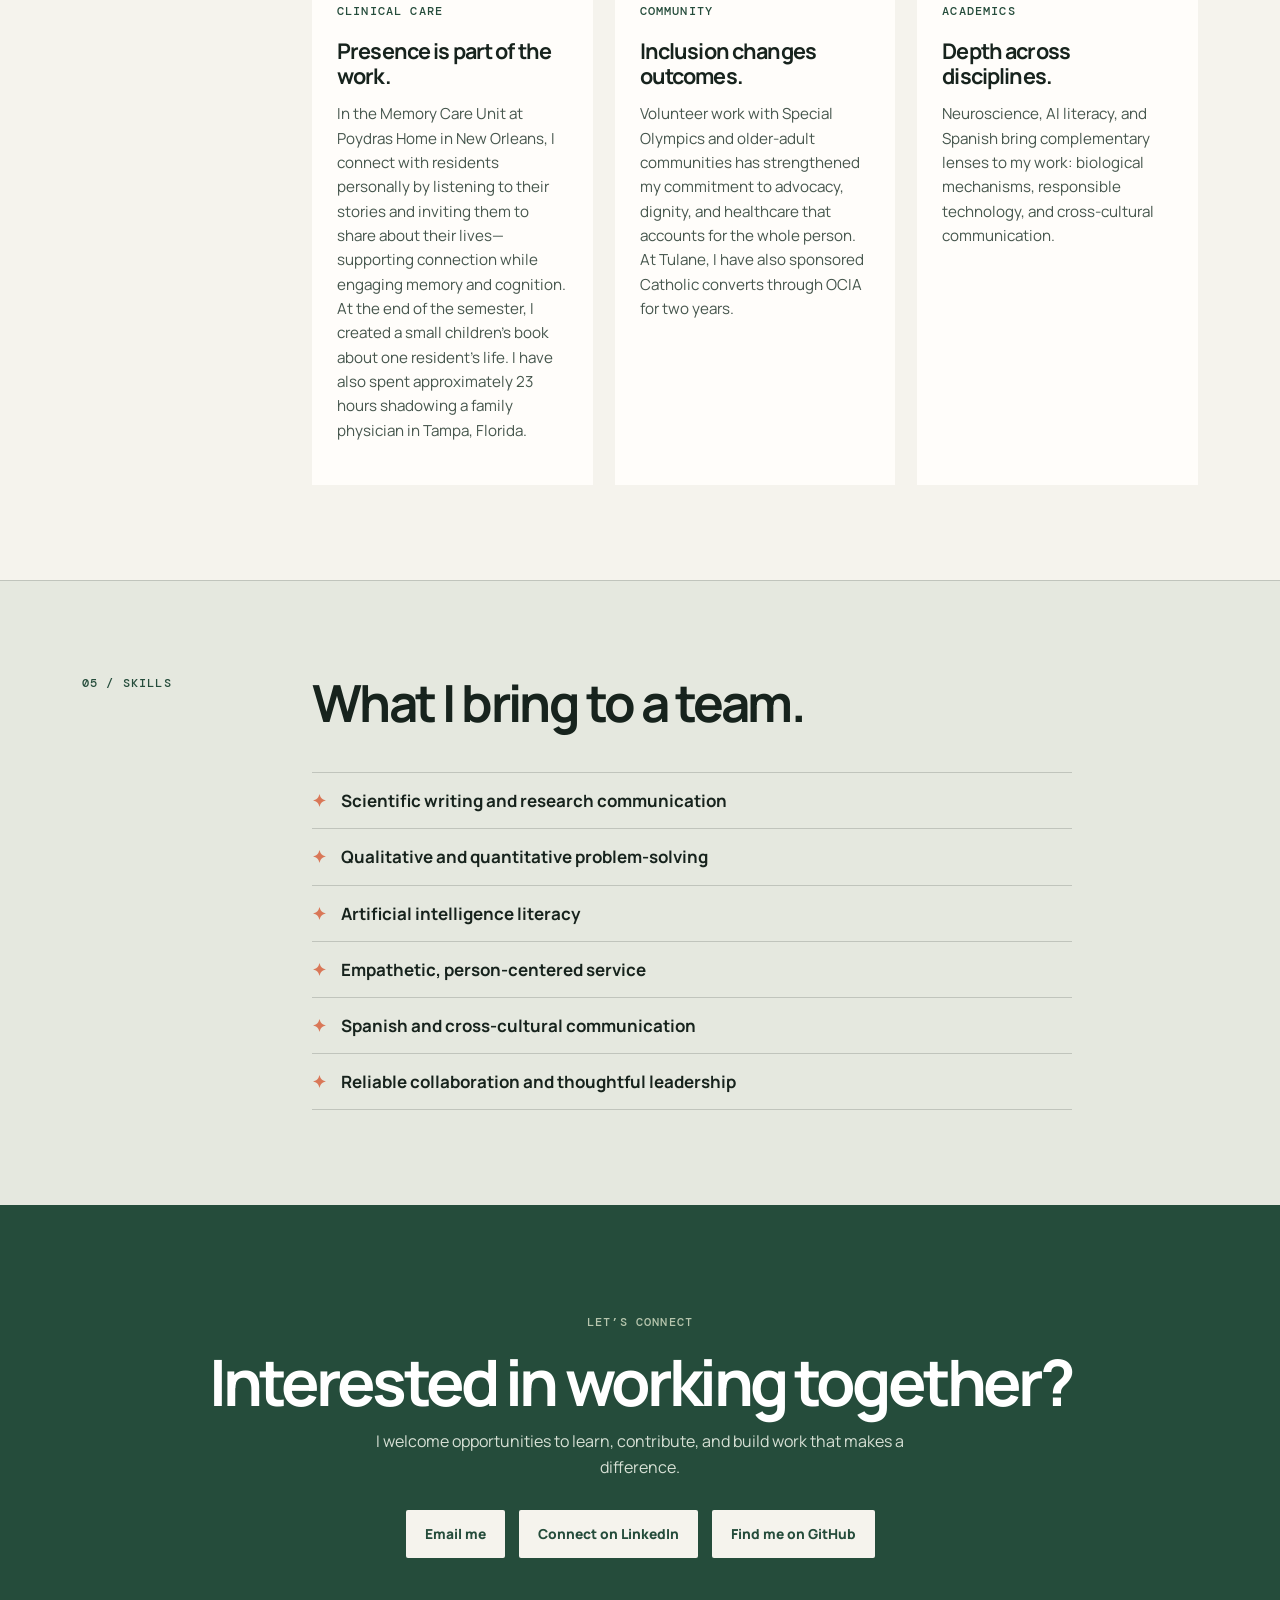
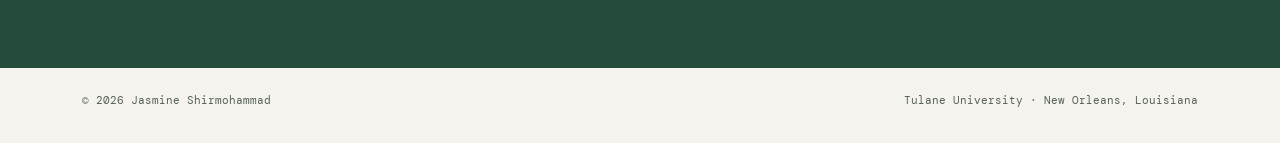
==== commit c4c0ab83: "Simplify Research card summary" ====
--- a/index.html
+++ b/index.html
@@ -71,10 +71,7 @@
           <article>
             <p class="kicker">Research</p>
             <h3>Neural Mechanisms of Seizure Development</h3>
-            <p class="kicker">Tasker Lab · Tulane University</p>
-            <p>Investigating the brain regions and neuronal populations associated with age-dependent spontaneous seizures in α1A-adrenergic receptor knockout mice. My work includes seizure monitoring, behavioral testing, brain cryosectioning, microscopy, and experimental data collection and analysis.</p>
-            <p><strong>Methods:</strong> Animal behavior · Seizure monitoring · Open-field testing · Stress testing · Cryosectioning · Microscopy · Data analysis</p>
-            <a class="text-link" href="research.html">View project <span aria-hidden="true">→</span></a>
+            <p>At the Tasker Lab, I contribute to research on age-dependent spontaneous seizures in α1A-adrenergic receptor knockout mice through seizure monitoring, behavioral testing, brain cryosectioning, microscopy, and data analysis.</p>
           </article>
           <article>
             <p class="kicker">AI & medicine</p>
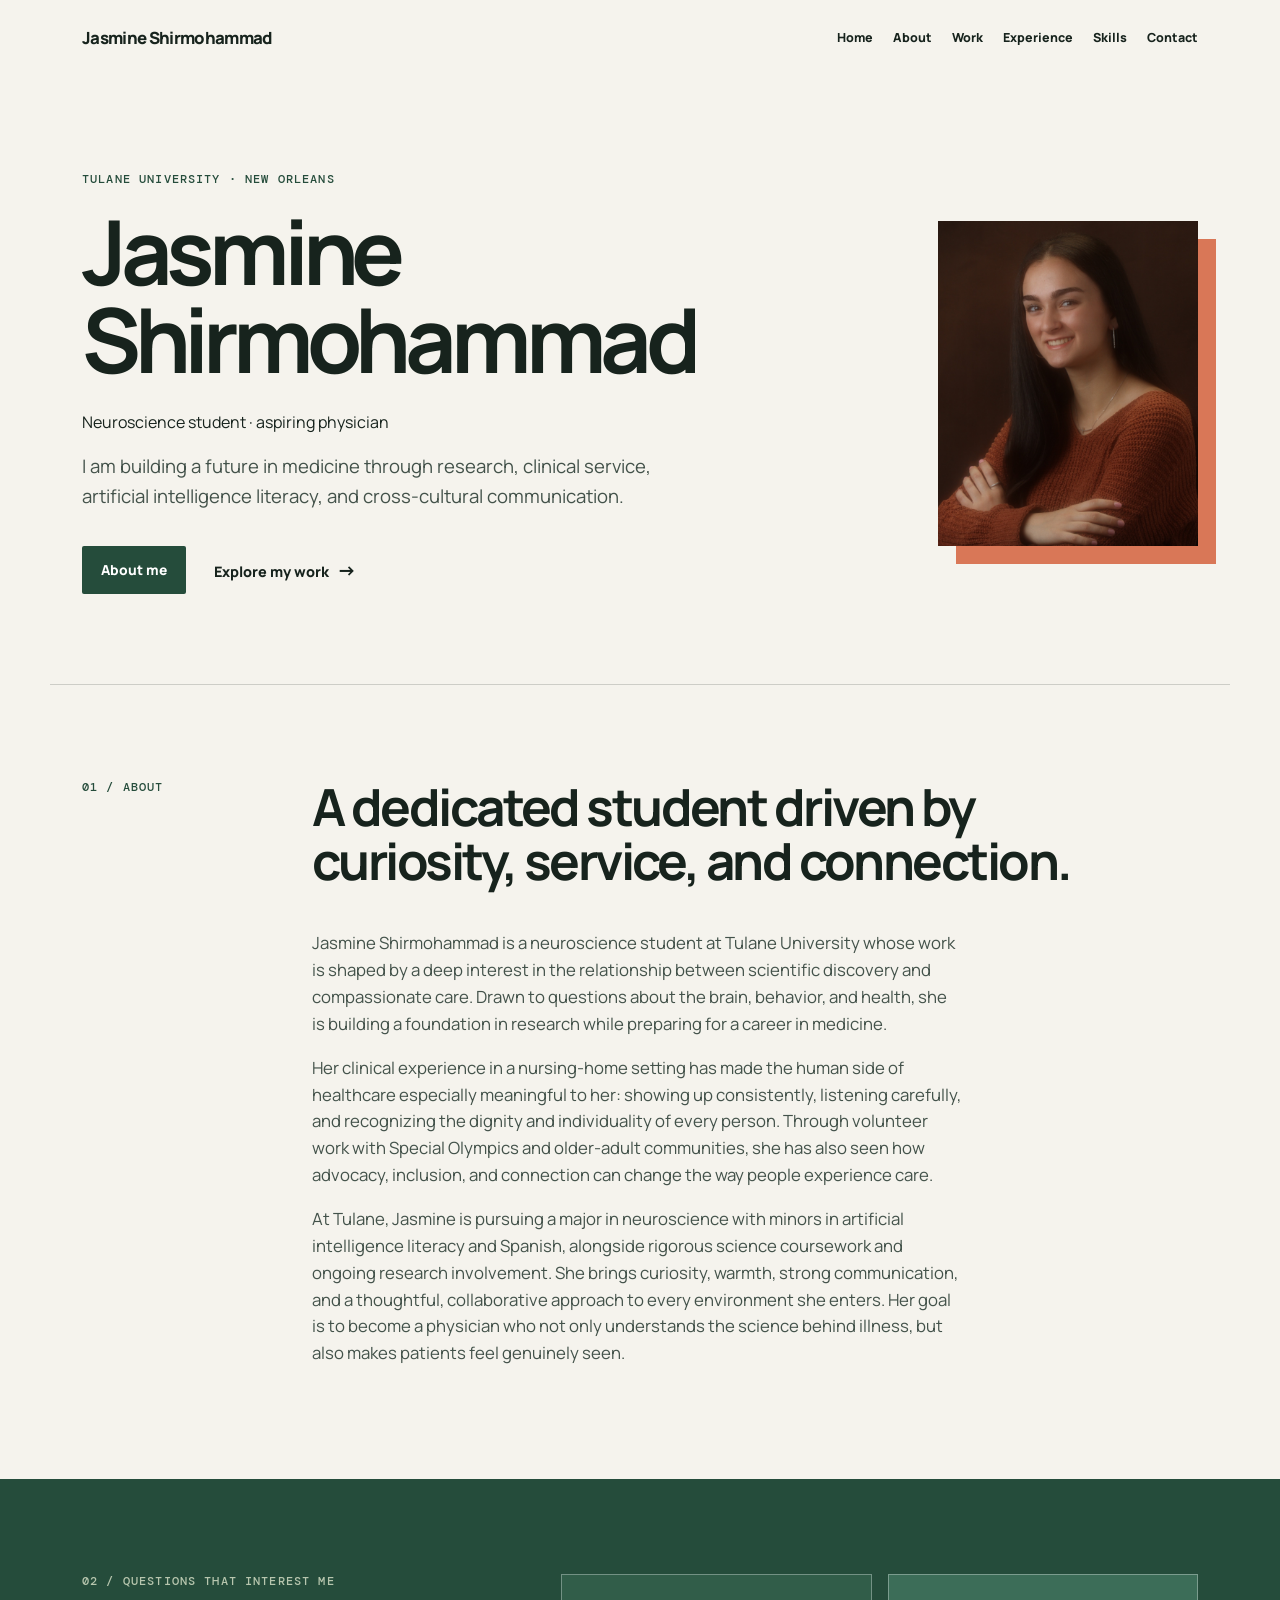
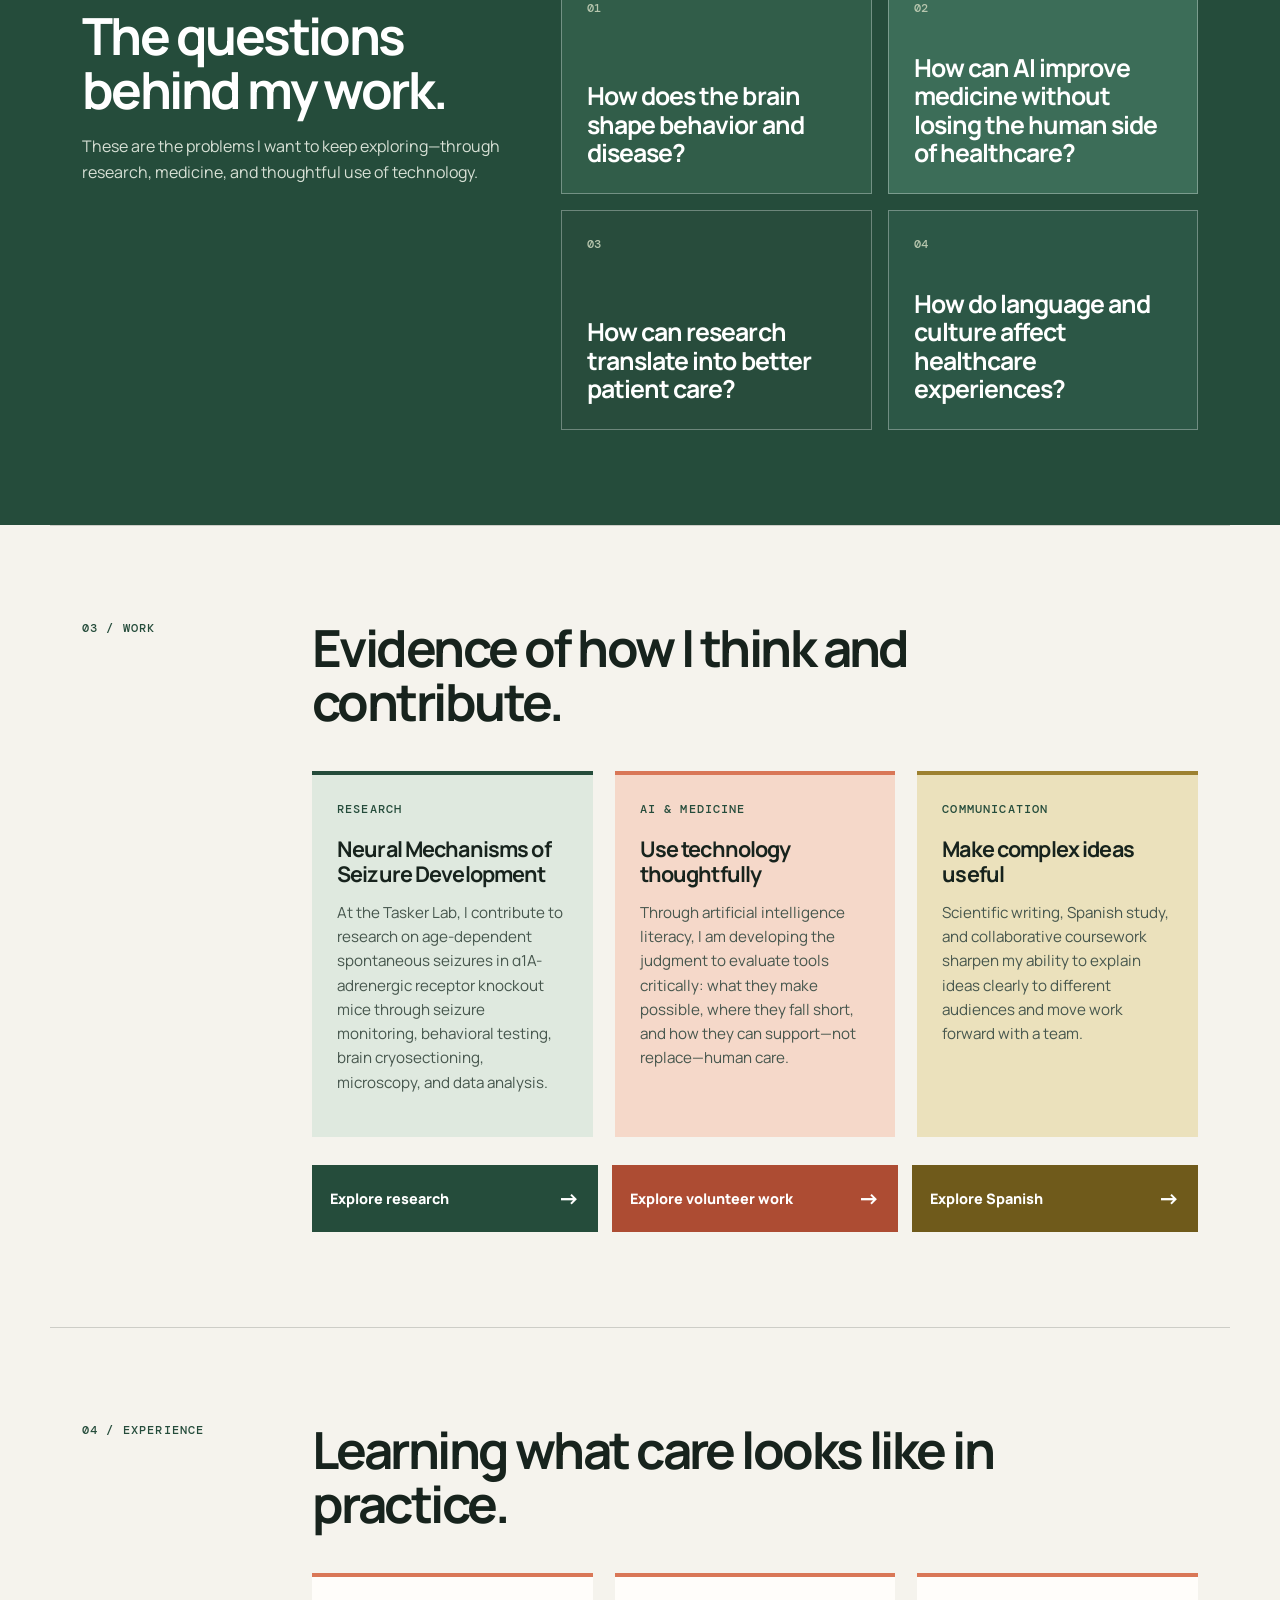
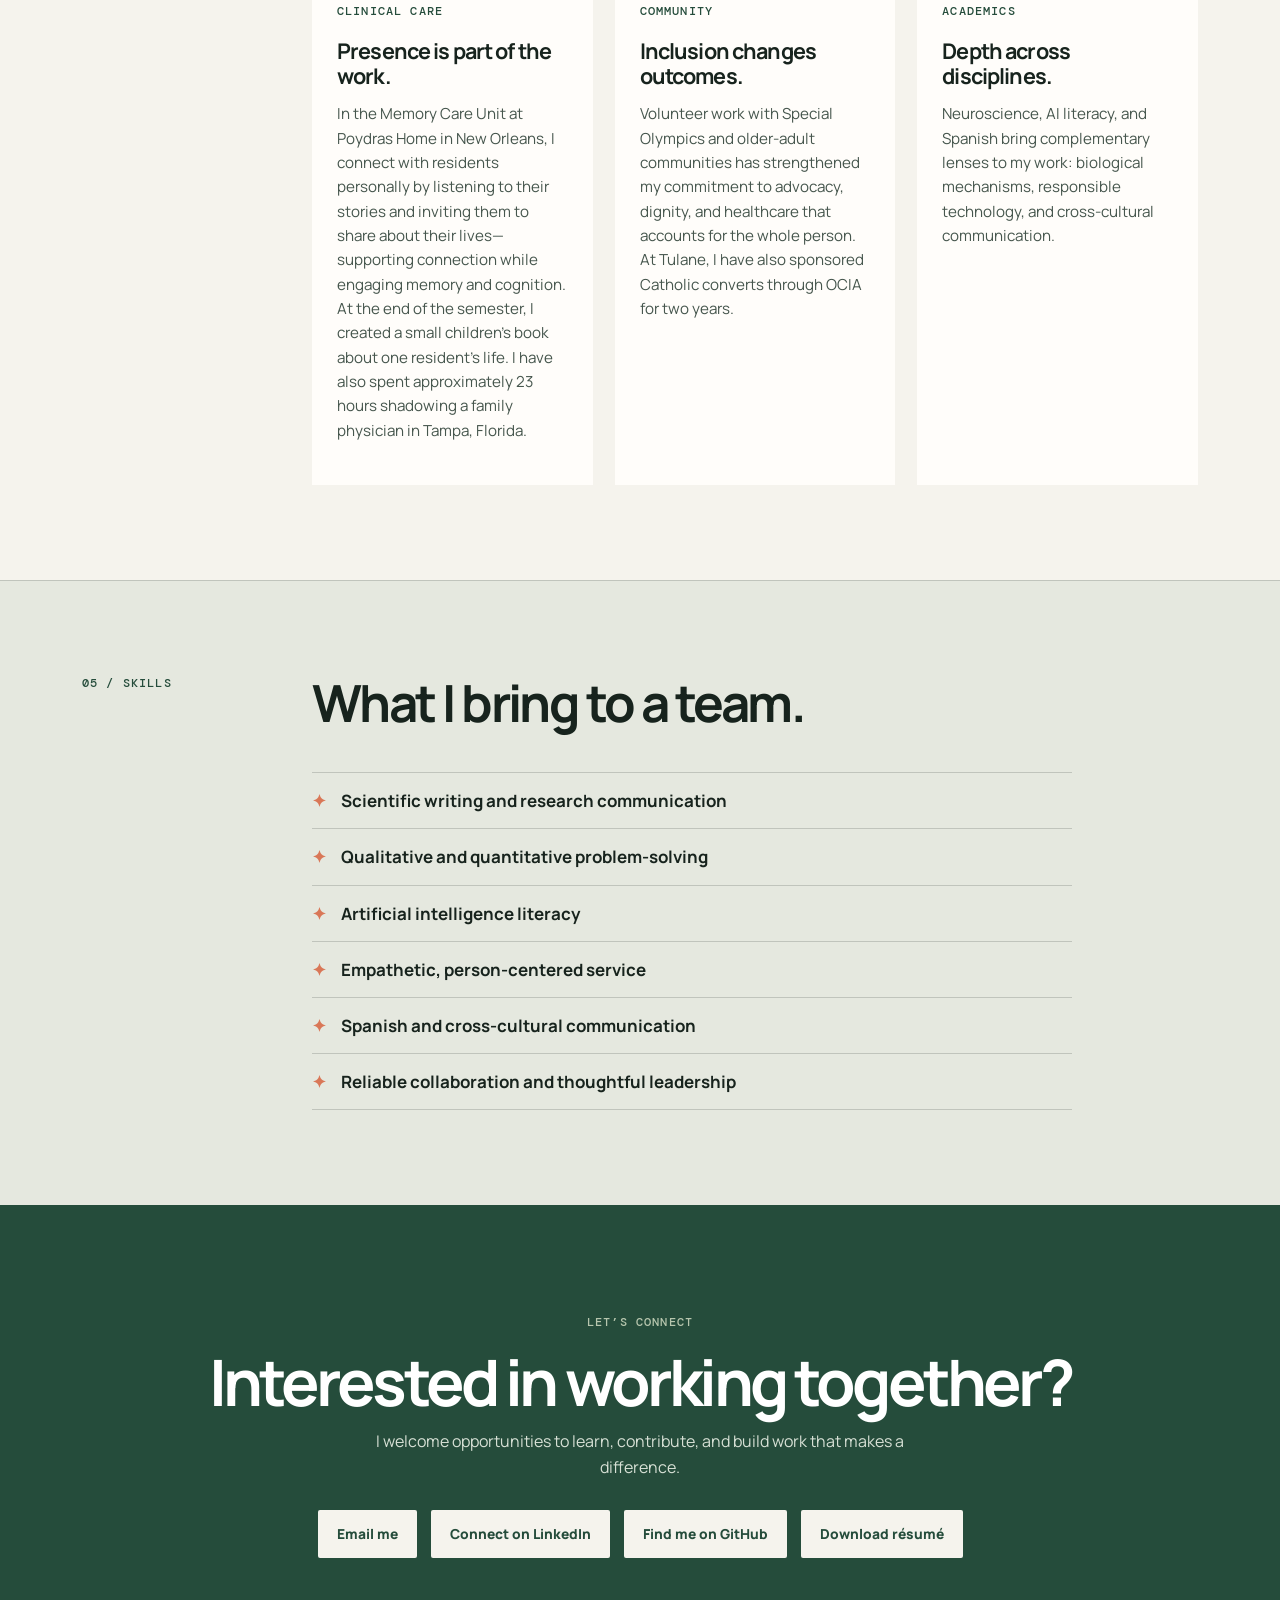
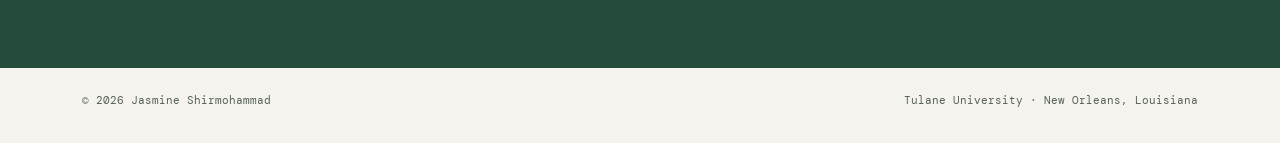
==== commit aec1f0d4: "Add résumé download link" ====
--- a/index.html
+++ b/index.html
@@ -139,8 +139,8 @@
         <a class="button light" href="mailto:jshirmohammad@tulane.edu">Email me</a>
         <a class="button light" href="https://www.linkedin.com/in/jasmine-shirmohammad-466834309/" target="_blank" rel="noreferrer">Connect on LinkedIn <span class="sr-only">(opens in a new tab)</span></a>
         <a class="button light" href="https://github.com/jshirmo" target="_blank" rel="noreferrer">Find me on GitHub <span class="sr-only">(opens in a new tab)</span></a>
+        <a class="button light" href="assets/Jasmine_Shirmohammad_Resume_Oct_2026.docx" download>Download résumé</a>
       </div>
-      <!-- Add your résumé link here when available. -->
     </section>
   </main>
 
--- a/styles.css
+++ b/styles.css
@@ -113,3 +113,29 @@
   .detail-grid { grid-template-columns:1fr; margin-top:30px; }
   .portfolio-links { grid-template-columns:1fr; }
 }
+
+
+/* Research project readability */
+.project-actions { display:flex; flex-wrap:wrap; gap:14px; margin-top:26px; }
+.research-snapshot { display:grid; grid-template-columns:repeat(3,minmax(0,1fr)); gap:14px; margin-top:44px; }
+.research-snapshot article { min-height:170px; padding:22px; background:var(--mint); border-top:4px solid var(--forest); }
+.research-snapshot article:nth-child(2) { background:#f5d8c9; border-color:var(--coral); }
+.research-snapshot article:nth-child(3) { background:#ebe1bc; border-color:#9d8130; }
+.research-snapshot h2 { margin:0; font-size:1.22rem; line-height:1.18; }
+.research-snapshot p:last-child { margin:10px 0 0; color:#46564d; font-size:.92rem; }
+.research-section { margin-top:62px; padding-top:52px; border-top:1px solid var(--line); }
+.research-section > h2 { max-width:660px; margin-bottom:14px; }
+.research-section > .detail-lede { margin-bottom:30px; }
+.research-list { list-style:none; margin:0; padding:0; }
+.research-list li { position:relative; padding:11px 0 11px 21px; border-top:1px solid var(--line); color:#46564d; }
+.research-list li::before { content:"✦"; position:absolute; left:0; color:var(--coral); }
+.research-note { margin:18px 0 0; color:#536158; font-size:.9rem; }
+.research-bridge { margin-top:30px; padding:32px; background:var(--forest); color:white; }
+.research-bridge .section-label { color:var(--sage); }
+.research-bridge h2 { margin-bottom:12px; color:white; font-size:clamp(1.7rem,3vw,2.45rem); }
+.research-bridge p:last-child { margin:0; color:#d7e0d5; max-width:680px; }
+@media (max-width:800px) {
+  .research-snapshot { grid-template-columns:1fr; margin-top:30px; }
+  .research-section { margin-top:48px; padding-top:40px; }
+  .research-bridge { padding:26px 22px; }
+}
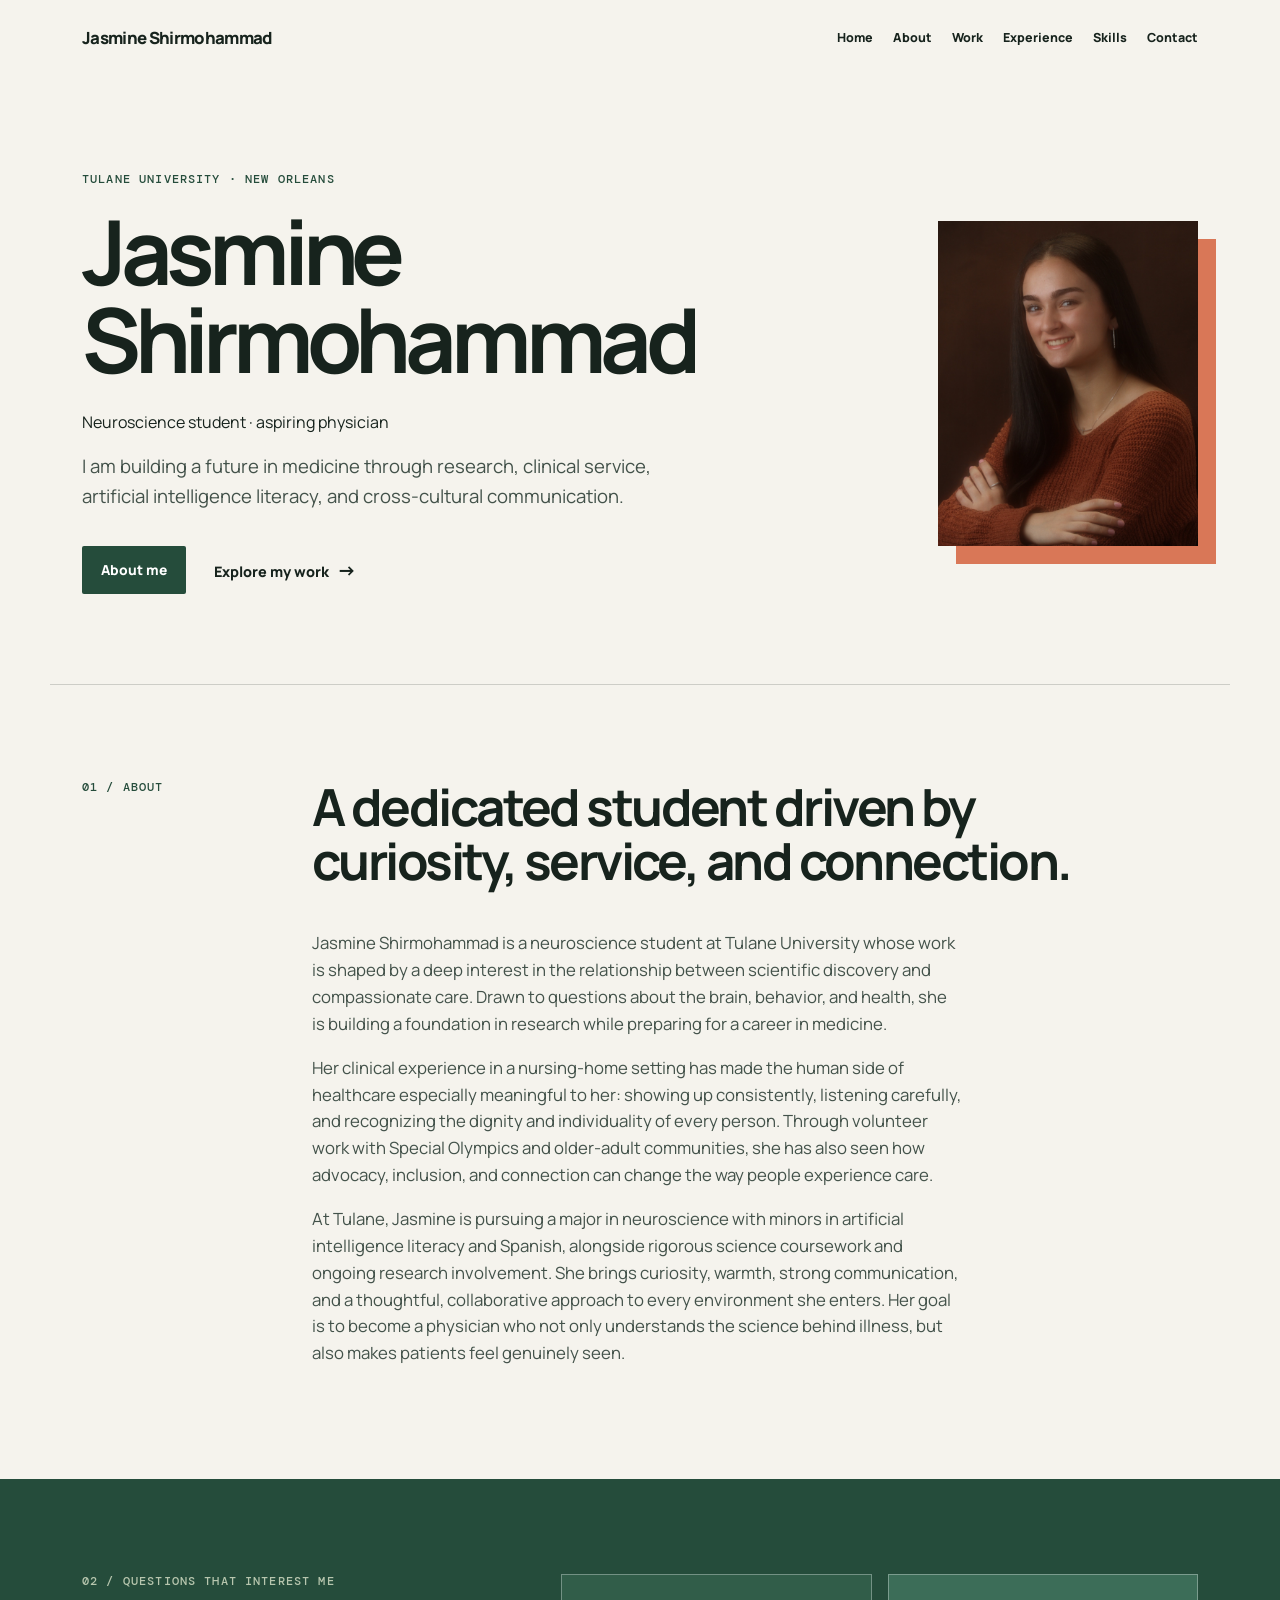
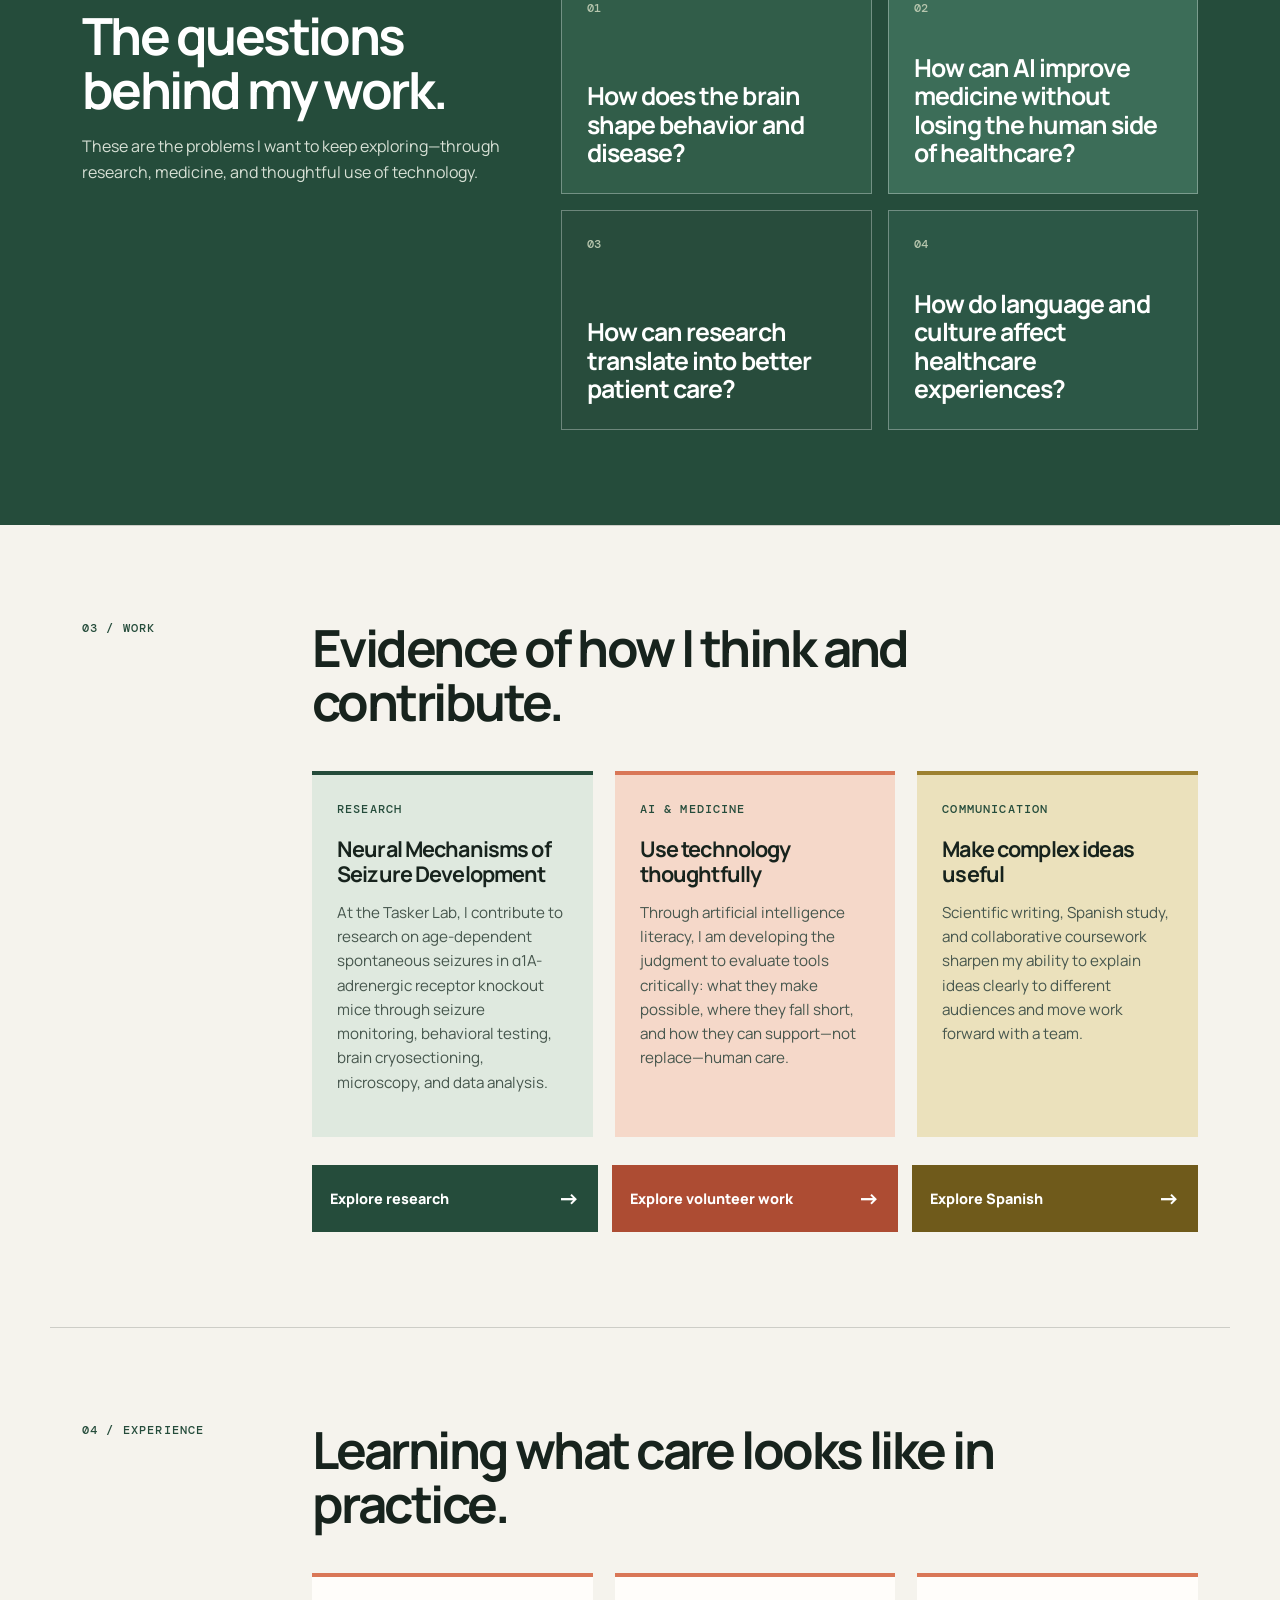
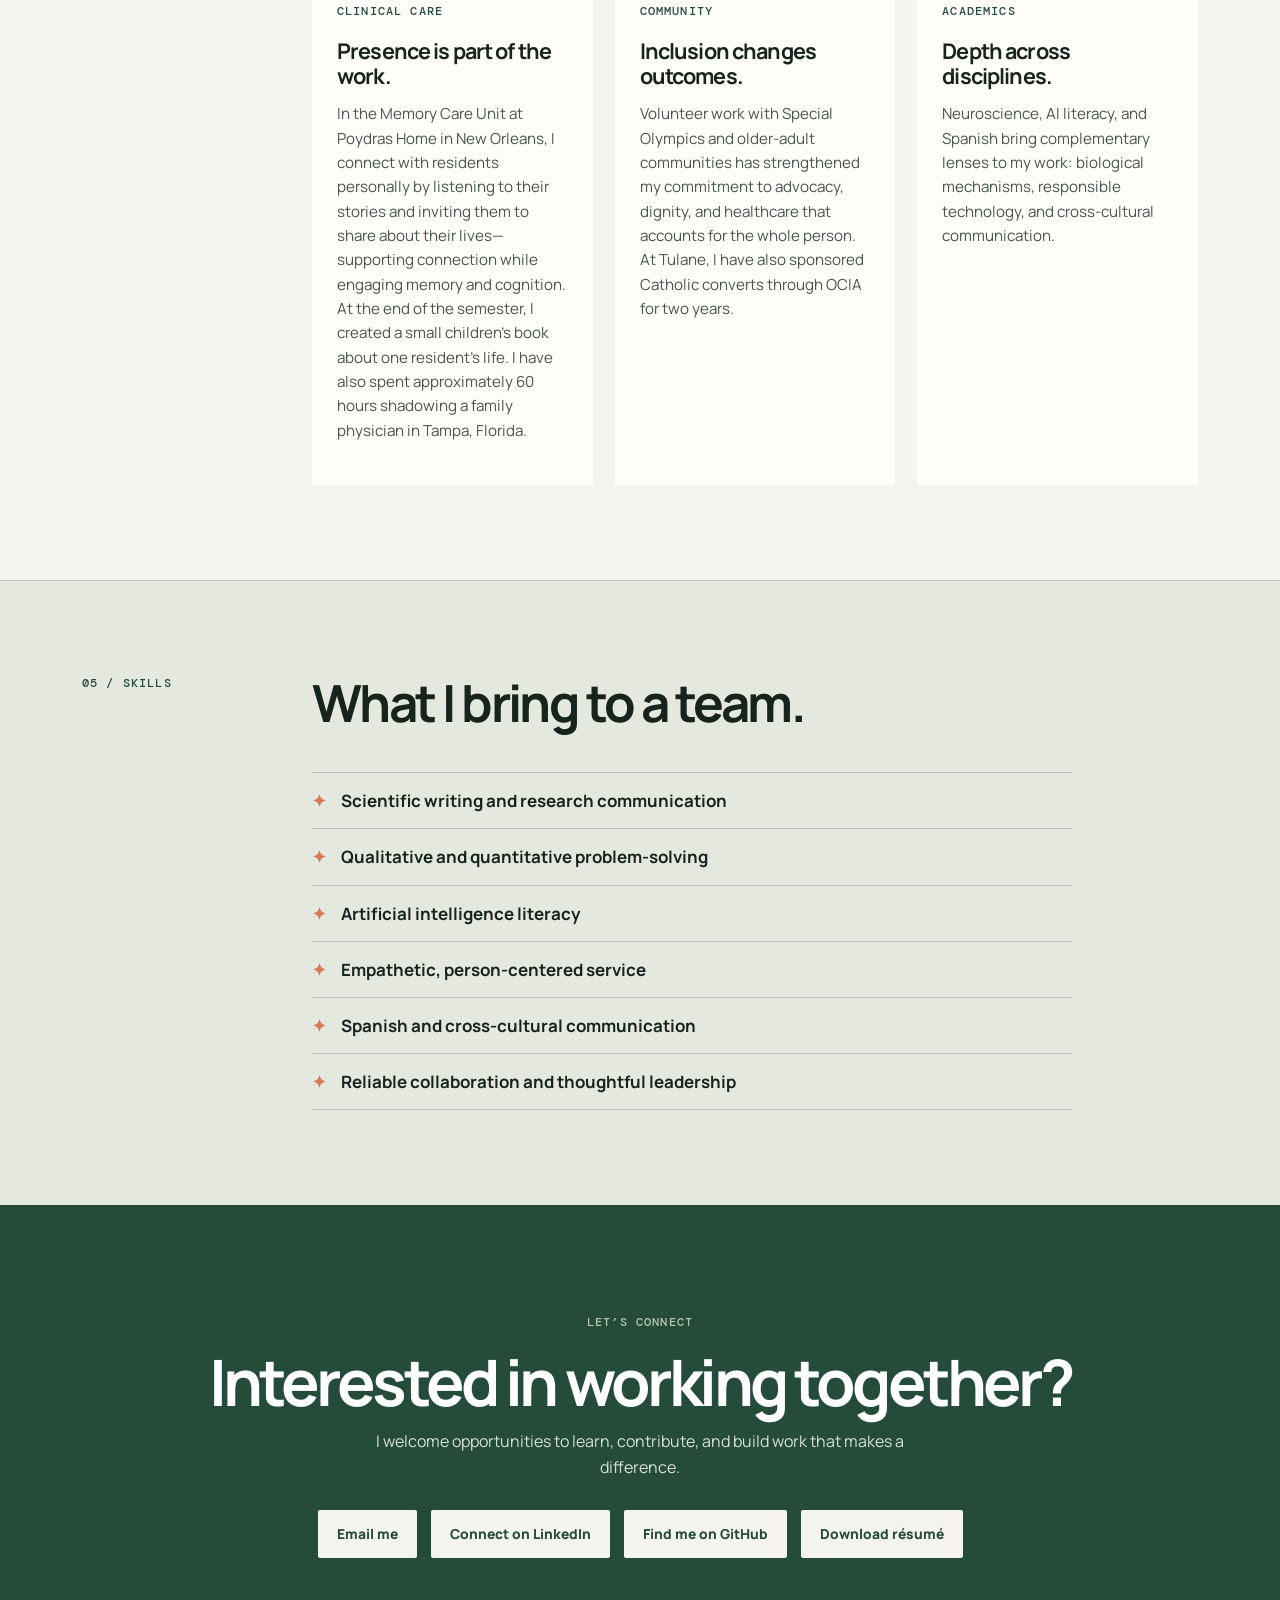
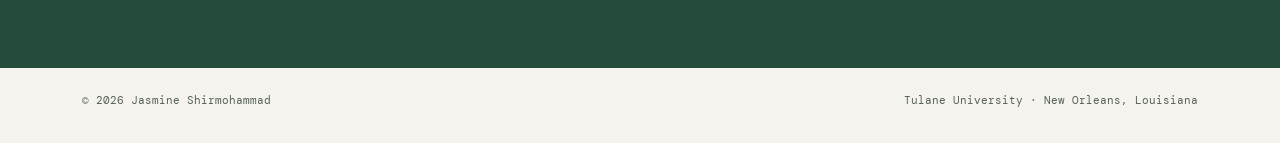
==== commit 1cc980d4: "Update family medicine shadowing hours" ====
--- a/index.html
+++ b/index.html
@@ -100,7 +100,7 @@
           <article>
             <p class="kicker">Clinical care</p>
             <h3>Presence is part of the work.</h3>
-            <p>In the Memory Care Unit at Poydras Home in New Orleans, I connect with residents personally by listening to their stories and inviting them to share about their lives—supporting connection while engaging memory and cognition. At the end of the semester, I created a small children’s book about one resident’s life. I have also spent approximately 23 hours shadowing a family physician in Tampa, Florida.</p>
+            <p>In the Memory Care Unit at Poydras Home in New Orleans, I connect with residents personally by listening to their stories and inviting them to share about their lives—supporting connection while engaging memory and cognition. At the end of the semester, I created a small children’s book about one resident’s life. I have also spent approximately 60 hours shadowing a family physician in Tampa, Florida.</p>
           </article>
           <article>
             <p class="kicker">Community</p>
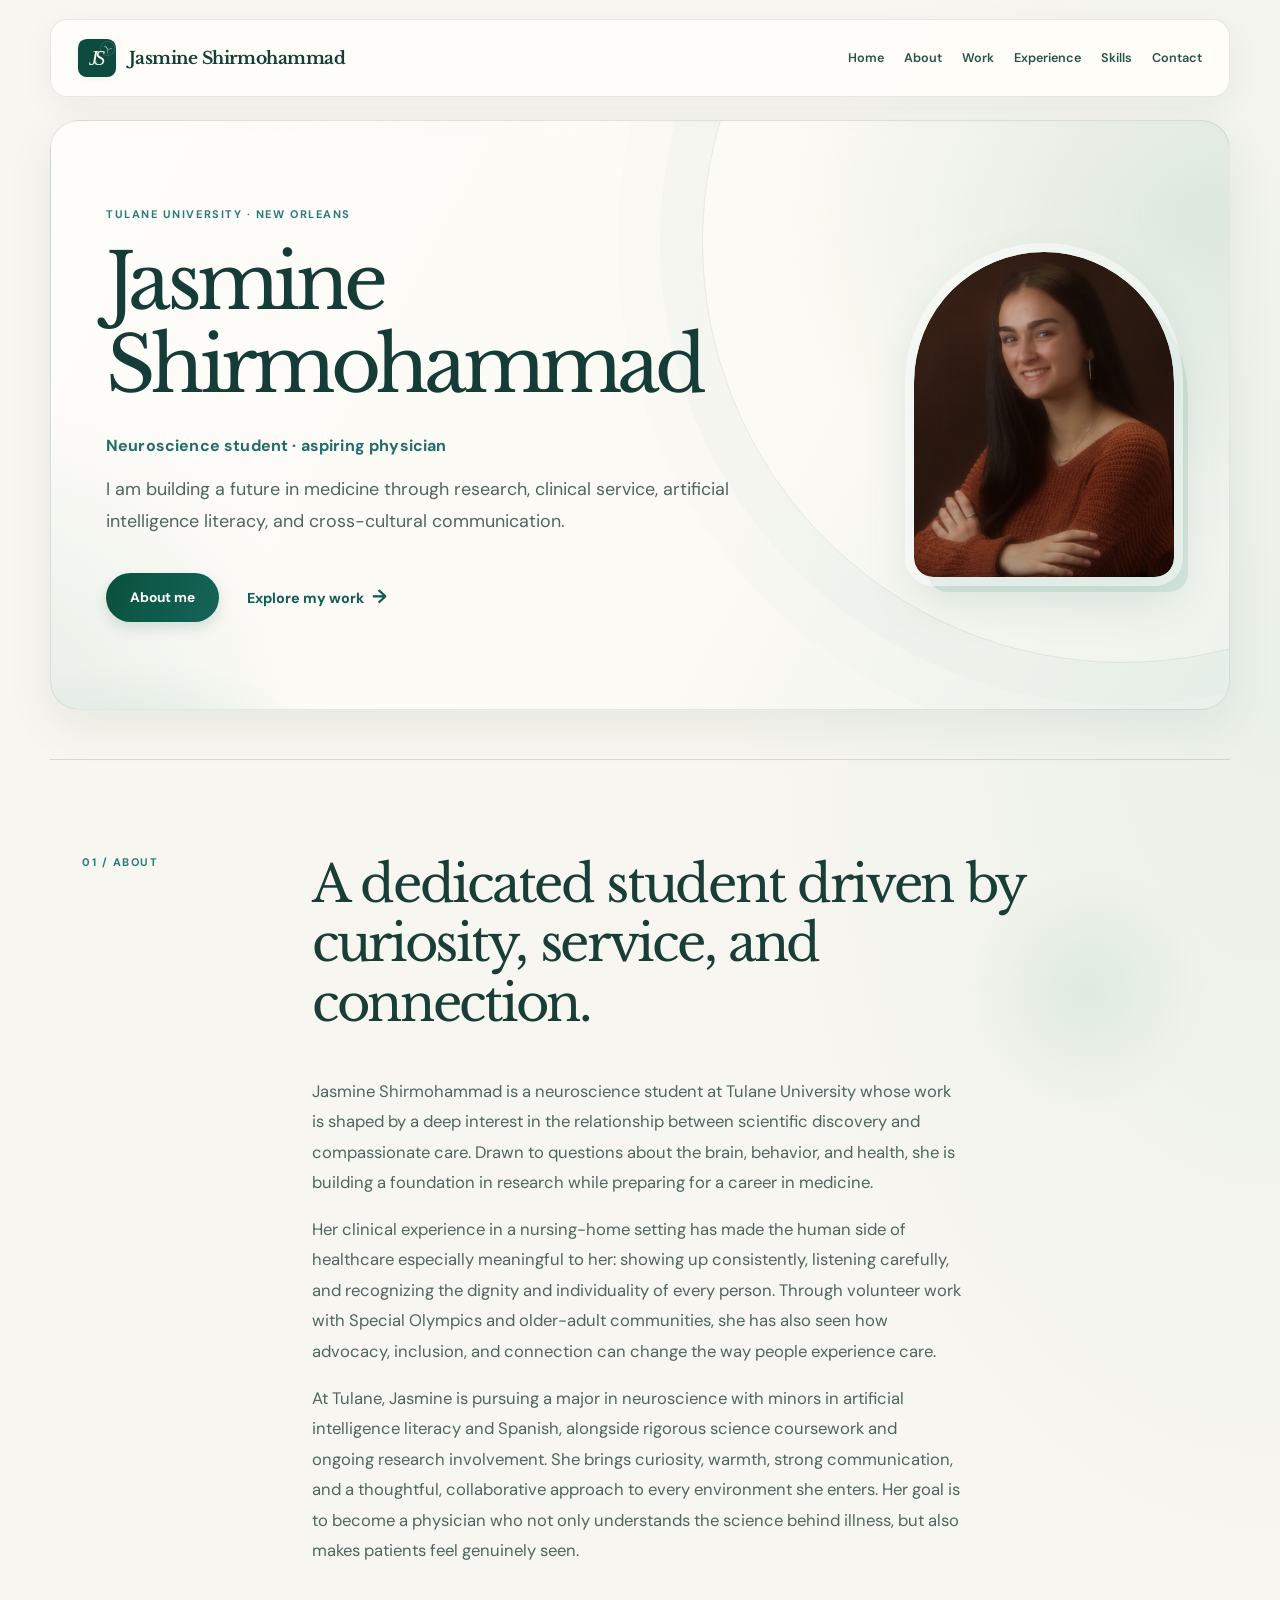
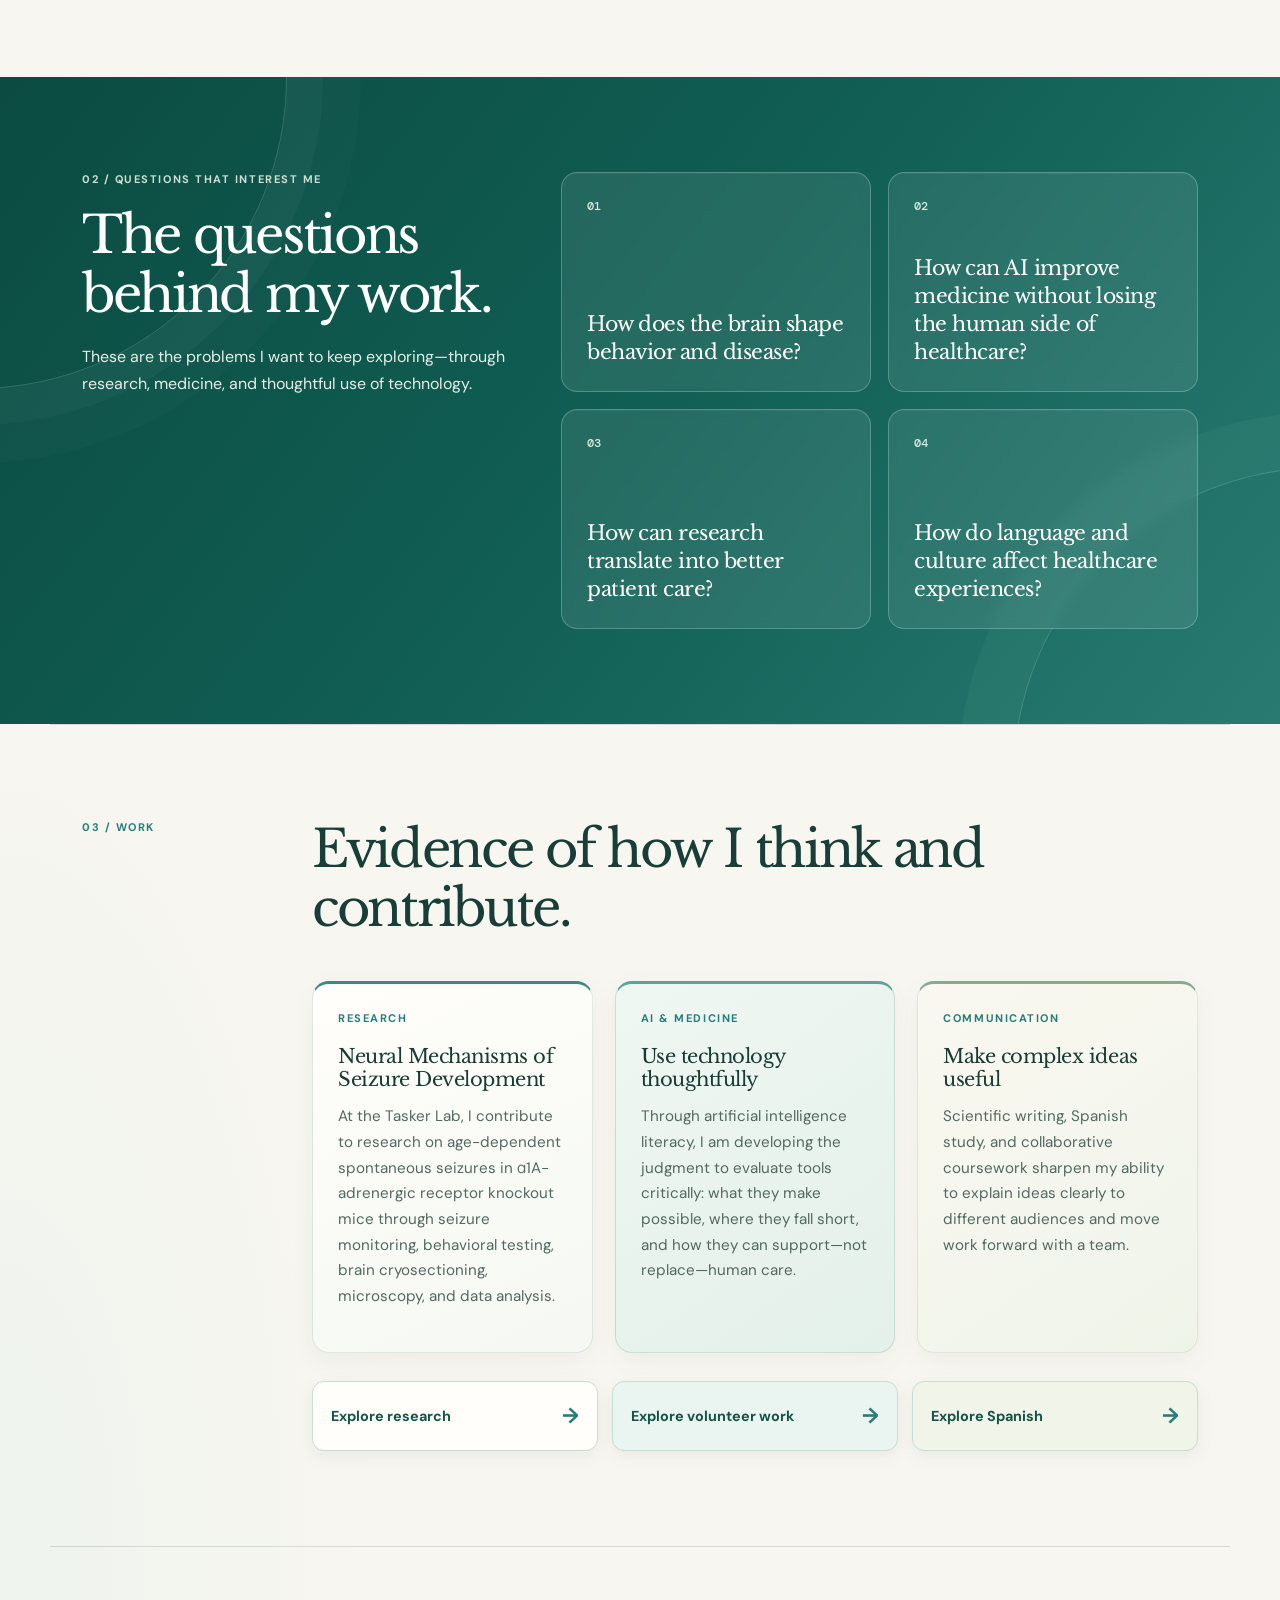
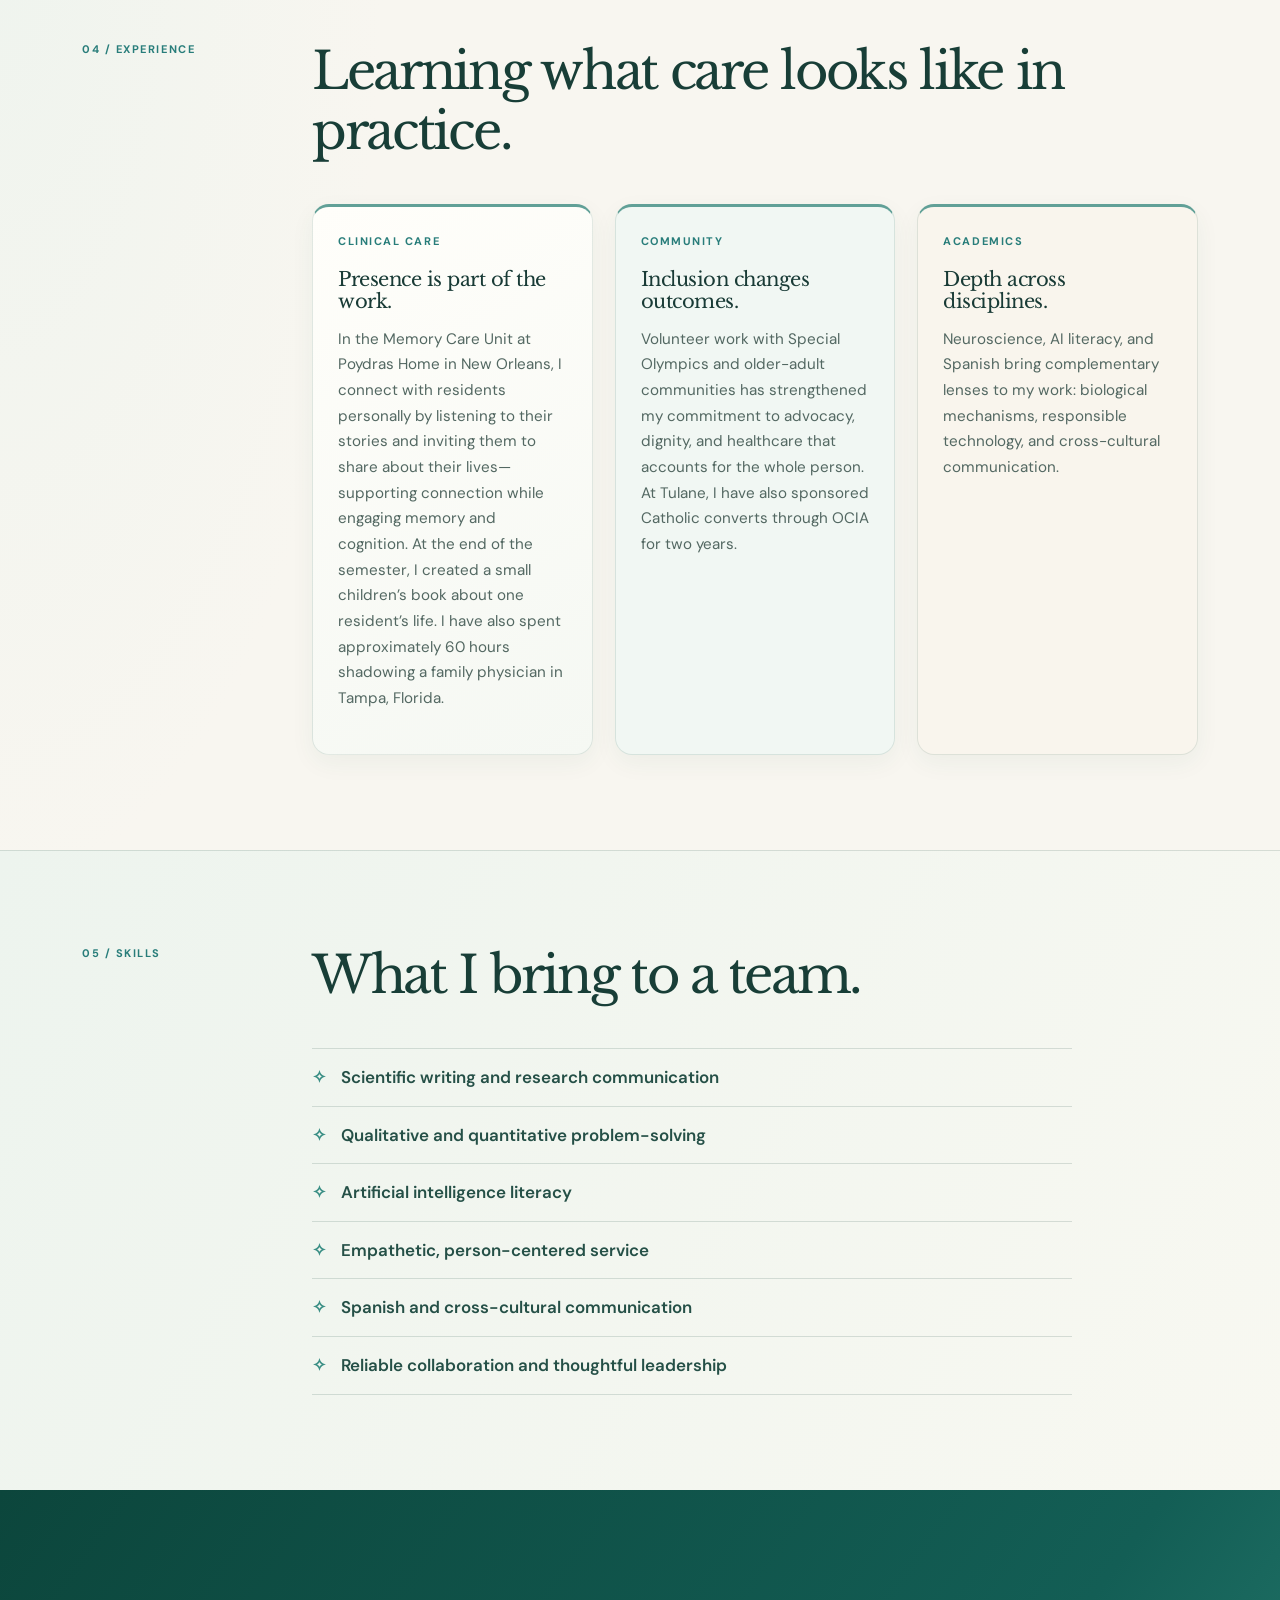
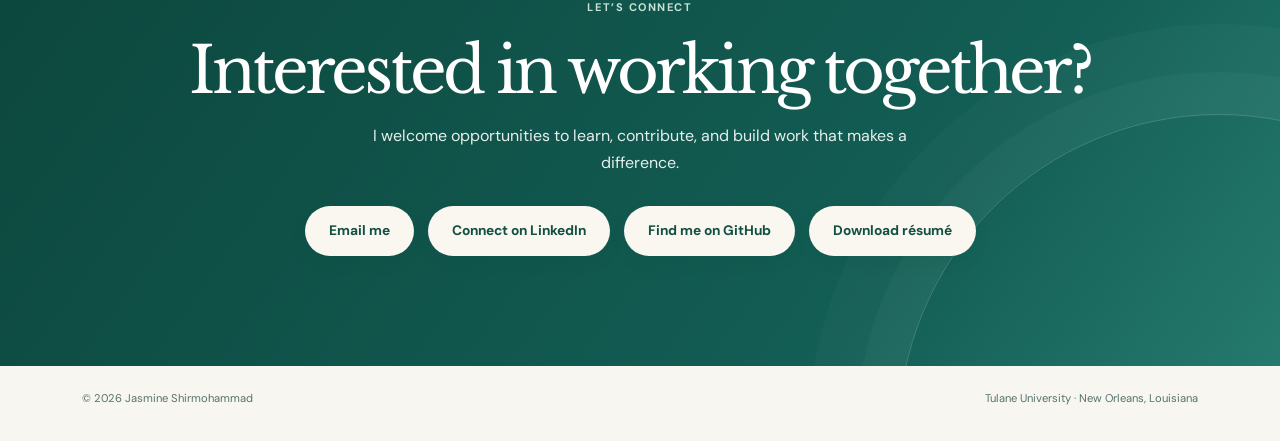
==== commit 334b1daa: "Publish modern medicine design and preserve full original website under /original/" ====
--- a/index.html
+++ b/index.html
@@ -6,6 +6,7 @@
   <meta name="description" content="Portfolio of Jasmine Shirmohammad: neuroscience, artificial intelligence literacy, research, and compassionate healthcare.">
   <title>Jasmine Shirmohammad | Neuroscience & Health</title>
   <link rel="stylesheet" href="styles.css?v=20261008b">
+  <link rel="stylesheet" href="theme.css?v=20261103">
   <link rel="icon" href="favicon.svg" type="image/svg+xml">
 </head>
 <body>
--- a/theme.css
+++ b/theme.css
@@ -0,0 +1,340 @@
+/*
+ * MODERN MEDICINE & PEOPLE — review-only visual layer
+ * All original HTML text, sections, links, navigation, ids and document flow remain intact.
+ * Original styles.css is deliberately retained beneath these aesthetic overrides.
+ * This file may be removed without altering content or functionality.
+ */
+@import url('https://fonts.googleapis.com/css2?family=DM+Sans:wght@400;500;600;700&family=Libre+Baskerville:ital,wght@0,400;0,700;1,400&display=swap');
+
+:root {
+  --ink: #193b36;
+  --paper: #f8f6f0;
+  --forest: #0e4c40;
+  --sage: #b8ccbb;
+  --mint: #e5efe9;
+  --coral: #347e79; /* Retains variable name for original stylesheet compatibility; now teal */
+  --cream: #fffdf9;
+  --line: rgba(35,78,67,.16);
+  --teal: #287d7a;
+  --deep-teal: #0e605b;
+  --sand: #eee7d9;
+  --sea-glass: #dcece6;
+  --mist: #f2f5ef;
+  --lift: 0 16px 48px rgba(20,72,59,.08);
+  --hairline: 1px solid rgba(30,83,69,.12);
+}
+html { scroll-padding-top: 22px; }
+body {
+  background: radial-gradient(ellipse 42% 18% at 99% 13%, #eaf1e9 0%, transparent 100%),
+              radial-gradient(ellipse 30% 18% at 0% 60%, #eff4ee 0%, transparent 100%),
+              var(--paper);
+  color: var(--ink);
+  font-family: "DM Sans", Manrope, Arial, sans-serif;
+  line-height: 1.69;
+  -webkit-font-smoothing: antialiased;
+}
+h1,h2,h3,.wordmark {
+  font-family: "Libre Baskerville", Georgia, serif;
+  letter-spacing: -.034em;
+  font-weight: 400;
+}
+h1 { letter-spacing:-.061em; line-height:1.09; }
+h2 { letter-spacing:-.045em; line-height:1.16; }
+h3 { letter-spacing:-.025em; line-height:1.27; }
+::selection { background:#c7e0d5; color:var(--ink); }
+a:focus-visible {outline:3px solid var(--teal);outline-offset:4px;border-radius:7px}
+
+/* Original header and navigation links, simply reskinned */
+.site-header {
+  position:relative;
+  z-index:3;
+  margin:19px auto 0;
+  padding:19px 27px;
+  background:rgba(255,253,249,.94);
+  border:var(--hairline);
+  border-radius:17px;
+  box-shadow:0 10px 32px rgba(38,79,68,.055);
+}
+.wordmark {
+  color:#133f36;
+  font-size:1.07rem;
+  letter-spacing:-.032em;
+  font-weight:700;
+  display:inline-flex;
+  align-items:center;
+  gap:13px;
+}
+.wordmark::before {
+  content:"";
+  display:inline-block;
+  flex:none;
+  width:38px;
+  height:38px;
+  background: url('favicon.svg') center/contain no-repeat;
+  filter:drop-shadow(0 2px 3px rgba(29,72,62,.07));
+}
+nav {gap:10px 20px}
+nav a {
+  position:relative;
+  color:#285249;
+  font-family:"DM Sans",sans-serif;
+  font-weight:600;
+  font-size:.79rem;
+  padding:7px 0 8px;
+  transition:color .2s ease;
+}
+nav a::after {
+  content:"";
+  position:absolute;
+  left:0;right:100%;bottom:1px;
+  height:1.5px;
+  border-radius:6px;
+  background:var(--teal);
+  transition:right .22s ease;
+}
+nav a:hover {color:var(--deep-teal)}
+nav a:hover::after,nav a:focus-visible::after {right:0}
+
+/* Home: identical two-column hero layout with curved, medical-inspired fields */
+.hero {
+  position:relative;
+  isolation:isolate;
+  margin:23px auto 49px;
+  padding:82px 55px 83px;
+  border-radius:29px;
+  border:var(--hairline);
+  background:
+    radial-gradient(ellipse 49% 74% at 98% 16%,rgba(167,198,181,.29) 0,transparent 75%),
+    radial-gradient(ellipse 38% 75% at -7% 103%,rgba(211,225,214,.59) 0,transparent 77%),
+    linear-gradient(118deg,#fffdfa 0%,#fcfaf4 60%,#edf3ec 100%);
+  box-shadow:var(--lift);
+  overflow:hidden;
+}
+.hero::before {
+  content:"";
+  position:absolute;
+  width:840px;height:840px;
+  border:1px solid rgba(58,123,101,.13);
+  border-radius:50%;
+  right:-315px;top:-300px;
+  box-shadow:0 0 0 42px rgba(120,171,151,.04),0 0 0 85px rgba(121,175,155,.025);
+  z-index:-1;
+  pointer-events:none;
+}
+.hero::after {
+  content:"";
+  position:absolute;
+  width:300px;height:130px;
+  bottom:-84px;left:-60px;
+  border-radius:50% 50% 0 0;
+  background:radial-gradient(ellipse,#c5e0d3,transparent 75%);
+  opacity:.37;z-index:-1;pointer-events:none;
+}
+.eyebrow,.section-label,.kicker {
+  color:var(--teal);
+  font-family:"DM Sans",sans-serif;
+  font-weight:700;
+  letter-spacing:.14em;
+  font-size:.69rem;
+}
+.hero h1 {font-size:clamp(3rem,6vw,5.15rem);max-width:680px;color:#153c36;margin-bottom:24px}
+.hero-role {
+  margin-bottom:15px;
+  color:#236d68;
+  font-size:1rem;
+  font-weight:700;
+  letter-spacing:.01em;
+}
+.lede,.about > div > p,.detail-page .detail-lede {color:#4f6660}
+.lede {font-size:1.12rem;line-height:1.78}
+.button {
+  border-radius:100px;
+  background:linear-gradient(108deg,#0a513d,#146558);
+  color:#fff;
+  box-shadow:0 6px 14px rgba(15,80,64,.14);
+  font-family:"DM Sans",sans-serif;
+  font-weight:700;
+  padding:13px 24px;
+  transition:transform .2s ease,box-shadow .2s ease,background .2s ease;
+}
+.button:hover {background:linear-gradient(108deg,#17665b,#247b75);transform:translateY(-2px);box-shadow:0 10px 22px rgba(16,83,68,.18)}
+.text-link {color:#125d54;font-weight:700}
+.text-link:hover {color:var(--teal)}
+.hero-portrait {
+  border-radius:185px 185px 27px 27px;
+  outline:9px solid rgba(255,255,255,.49);
+  box-shadow:14px 15px 0 rgba(104,164,147,.19), 0 19px 50px rgba(25,84,69,.15);
+  background:#d5e4dc;
+}
+.hero-portrait img {border-radius:inherit}
+
+/* The original sections, labels and content hierarchy are unchanged. */
+.section {border-color:var(--line)}
+.section-label {position:relative;display:block}
+.section h2 {color:#183e37}
+.about {position:relative}
+.about::after {
+  content:"";
+  pointer-events:none;
+  position:absolute;z-index:-1;
+  height:240px;width:240px;right:2%;top:12%;
+  background:radial-gradient(circle at center,rgba(164,204,186,.24),transparent 71%);
+  border-radius:50%;
+}
+.about > div > p {font-size:1.04rem;line-height:1.83}
+
+/* Dark teal questions panel; same four questions in the same grid. */
+.questions {
+  position:relative;overflow:hidden;isolation:isolate;
+  background:linear-gradient(128deg,#0b4b41,#115f55 52%,#297b72);
+}
+.questions::before,.questions::after {
+  content:"";position:absolute;z-index:-1;pointer-events:none;
+  width:620px;height:620px;border-radius:50%;
+  border:1px solid rgba(222,248,229,.18);
+}
+.questions::before {left:-335px;top:-310px;box-shadow:0 0 0 36px rgba(201,242,227,.03),0 0 0 74px rgba(201,242,227,.02)}
+.questions::after {right:-355px;bottom:-365px;box-shadow:0 0 0 55px rgba(201,242,227,.04)}
+.questions .section-label {color:#ccdfd3}
+.questions-intro > p:last-child {color:#e5efea}
+.question-grid {gap:17px}
+.question-card,
+.question-one,.question-two,.question-three,.question-four {
+  background:rgba(255,255,255,.085);
+  border:1px solid rgba(235,252,246,.24);
+  border-radius:16px;
+  backdrop-filter:blur(6px);
+  box-shadow:inset 0 1px 0 rgba(255,255,255,.05);
+}
+.question-card:hover {background:rgba(255,255,255,.13)}
+.question-card span {color:#d6ebe0}
+.question-card h3 {font-family:"Libre Baskerville",Georgia,serif;font-weight:400;line-height:1.37;font-size:clamp(1.05rem,1.6vw,1.32rem)}
+
+/* Work, experience and link cards; original grid coordinates kept. */
+.work-grid article,.experience-grid article,.detail-grid article,.research-snapshot article {
+  border:var(--hairline);
+  border-top:3px solid #3b8980;
+  border-radius:17px;
+  background:linear-gradient(154deg,#fffefa,#f5f8f3);
+  box-shadow:0 8px 24px rgba(30,82,68,.055);
+}
+.work-grid article:nth-child(2),.detail-grid article:nth-child(2),.research-snapshot article:nth-child(2) {
+  border-color:rgba(49,129,122,.19);
+  border-top-color:#59a49b;
+  background:linear-gradient(145deg,#eff7f2,#e4f0ea);
+}
+.work-grid article:nth-child(3),.research-snapshot article:nth-child(3) {
+  border-color:rgba(157,175,144,.23);
+  border-top-color:#8aa991;
+  background:linear-gradient(145deg,#faf8f0,#eff4e9);
+}
+.work-grid article p:last-child,.experience-grid article p:last-child,.detail-grid p,.research-snapshot p:last-child {color:#536862}
+.work-grid h3,.experience-grid h3 {font-size:1.22rem}
+.experience-grid article {border-top-color:#61a097}
+.experience-grid article:nth-child(2) {background:#f1f7f3}
+.experience-grid article:nth-child(3) {background:#f9f5ed}
+.portfolio-link,.portfolio-link:nth-child(2),.portfolio-link:nth-child(3) {
+  background:#fffefa;
+  border:1px solid #c7ded3;
+  border-radius:12px;
+  color:#135447;
+  font-weight:700;
+  box-shadow:0 5px 17px rgba(17,77,58,.065);
+}
+.portfolio-link:nth-child(2) {background:#eaf4f0}
+.portfolio-link:nth-child(3) {background:#f0f4e9}
+.portfolio-link:hover {filter:none;background:#e0f0e8;transform:translateY(-3px)}
+.portfolio-link span {color:var(--teal)}
+
+/* Skills stays the same list/placement; only the surface and marks change. */
+.strengths {background:linear-gradient(120deg,#edf4ee 0%,#f8f8f1 100%)}
+.strengths li {color:#255047;font-weight:600}
+.strengths li::before {content:"✧";color:#398e84}
+
+/* Contact and footer remain the original sections and links. */
+.contact {
+  position:relative;isolation:isolate;overflow:hidden;
+  background:linear-gradient(126deg,#0c463c 0%,#135e55 72%,#25796d 100%);
+}
+.contact::after {
+  content:"";position:absolute;pointer-events:none;z-index:-1;
+  width:640px;height:640px;right:-260px;bottom:-390px;
+  border:1px solid rgba(226,248,234,.2);border-radius:50%;
+  box-shadow:0 0 0 42px rgba(225,249,234,.03),0 0 0 90px rgba(225,249,234,.025);
+}
+.contact .eyebrow {color:#c8e2d6}
+.contact p:not(.eyebrow) {color:#e5f0ec}
+.contact h2 {font-family:"Libre Baskerville",Georgia,serif;font-weight:400;line-height:1.15}
+.button.light {background:#f9f7ef;color:#134f43}
+.button.light:hover {background:#e0eee5;color:#134f43}
+footer {color:#55736b;font-family:"DM Sans",sans-serif;font-size:.7rem}
+
+/* Detail pages: exact existing content order with elegant section framing. */
+.detail-page {
+  position:relative;
+  isolation:isolate;
+  padding-top:79px;
+}
+.detail-page::before {
+  content:"";position:absolute;z-index:-1;pointer-events:none;
+  width:390px;height:390px;right:-185px;top:82px;
+  border:1px solid rgba(48,123,100,.13);border-radius:50%;
+  box-shadow:0 0 0 36px rgba(76,145,122,.045),0 0 0 76px rgba(76,145,122,.03);
+}
+.detail-page h1 {font-size:clamp(2.7rem,5.5vw,4.7rem);line-height:1.17;color:#143d34}
+.detail-page .back-link {margin-bottom:55px;color:#287b70}
+.detail-page .detail-lede {font-size:1.09rem;line-height:1.78}
+.detail-grid article {padding:29px 27px}
+.detail-grid h2 {font-size:1.36rem;line-height:1.42}
+.research-snapshot article {padding:24px}
+.research-snapshot h2 {font-size:1.12rem;line-height:1.43}
+.research-section {border-color:var(--line)}
+.research-list li {border-color:var(--line);color:#536862}
+.research-list li::before {content:"✧";color:#3d978b}
+.research-note {color:#647970}
+.research-bridge {
+  border-radius:21px;
+  border:1px solid #347f73;
+  background:linear-gradient(127deg,#0d5045,#226e63);
+  box-shadow:0 18px 32px rgba(28,91,73,.11);
+  position:relative;isolation:isolate;overflow:hidden;
+}
+.research-bridge::after {
+  content:"";position:absolute;pointer-events:none;z-index:-1;
+  width:270px;height:270px;top:-155px;right:-65px;
+  border:1px solid rgba(226,249,235,.24);border-radius:50%;
+  box-shadow:0 0 0 24px rgba(226,249,235,.035);
+}
+.research-bridge .section-label {color:#cee5d8}
+.research-bridge p:last-child {color:#e5f3ec}
+
+/* Different subtle accents for existing detail pages, no content edits. */
+body:has(.research-snapshot) .detail-page::before {border-color:rgba(33,121,109,.2)}
+body:has(.detail-grid article:nth-child(3)) .detail-page::before {background:radial-gradient(circle,rgba(175,198,161,.16),transparent 70%)}
+body:has(.detail-page .detail-grid article:nth-child(2)):not(:has(.research-snapshot)) .detail-grid {margin-top:38px}
+
+@media (max-width: 800px) {
+  .site-header {margin:10px 13px 0;padding:17px 18px;border-radius:16px}
+  .wordmark::before {height:34px;width:34px}
+  .hero {margin:15px 13px 31px;padding:60px 24px 58px;border-radius:22px;gap:32px}
+  .hero h1 {font-size:clamp(2.65rem,9vw,4.4rem)}
+  .hero::before {height:540px;width:540px;top:-120px;right:-360px}
+  .hero-portrait {box-shadow:9px 11px 0 rgba(104,164,147,.19)}
+  .detail-page {padding-top:61px}
+  .detail-page::before {width:250px;height:250px;right:-120px;top:100px}
+  .questions {padding-top:75px;padding-bottom:75px}
+}
+@media (max-width: 480px) {
+  .site-header {gap:12px}
+  nav {gap:6px 15px}
+  nav a {font-size:.75rem}
+  .hero {padding:51px 20px 56px}
+  .hero-portrait {width:min(57vw,225px)}
+  .detail-page h1 {font-size:2.55rem}
+  .question-card h3 {font-size:1.07rem}
+  .contact {padding:88px 20px}
+}
+@media (prefers-reduced-motion:reduce) {
+  html {scroll-behavior:auto}
+  *,*::before,*::after {transition-duration:0.01ms!important;animation-duration:0.01ms!important}
+}
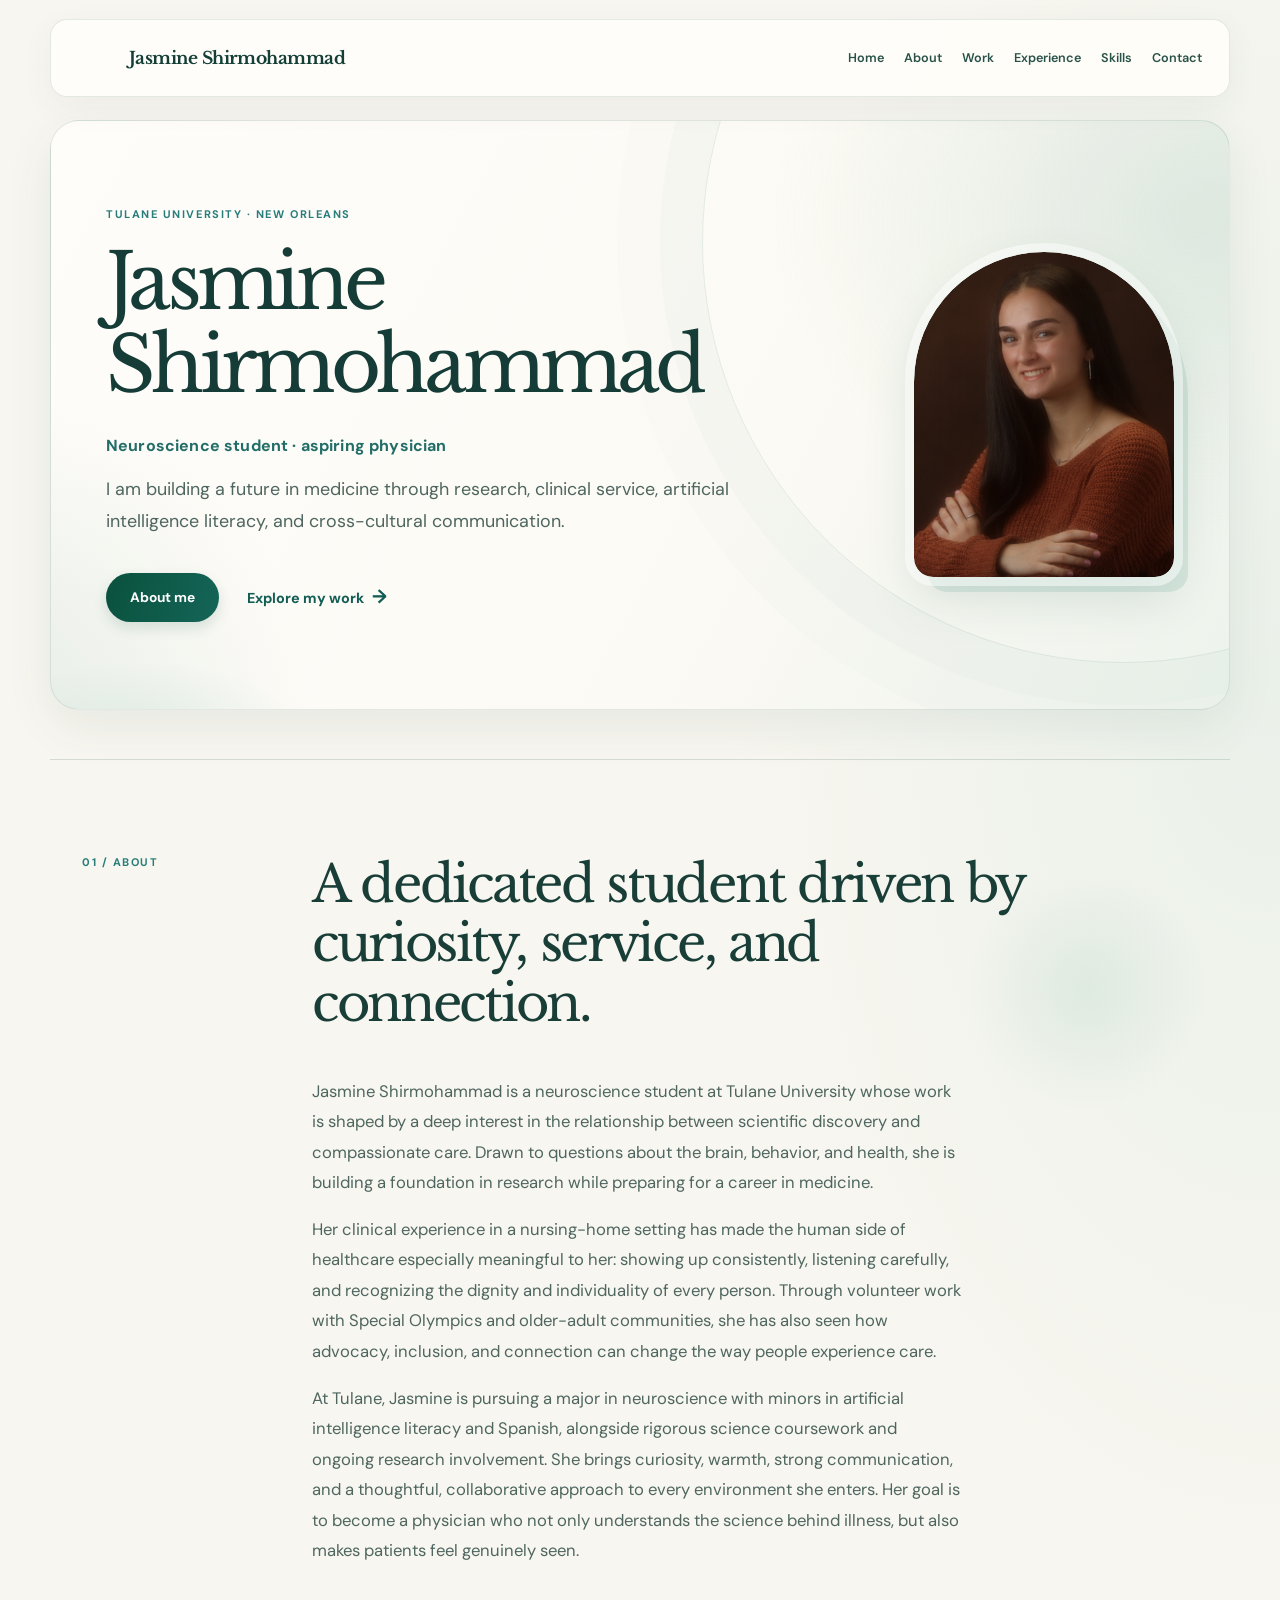
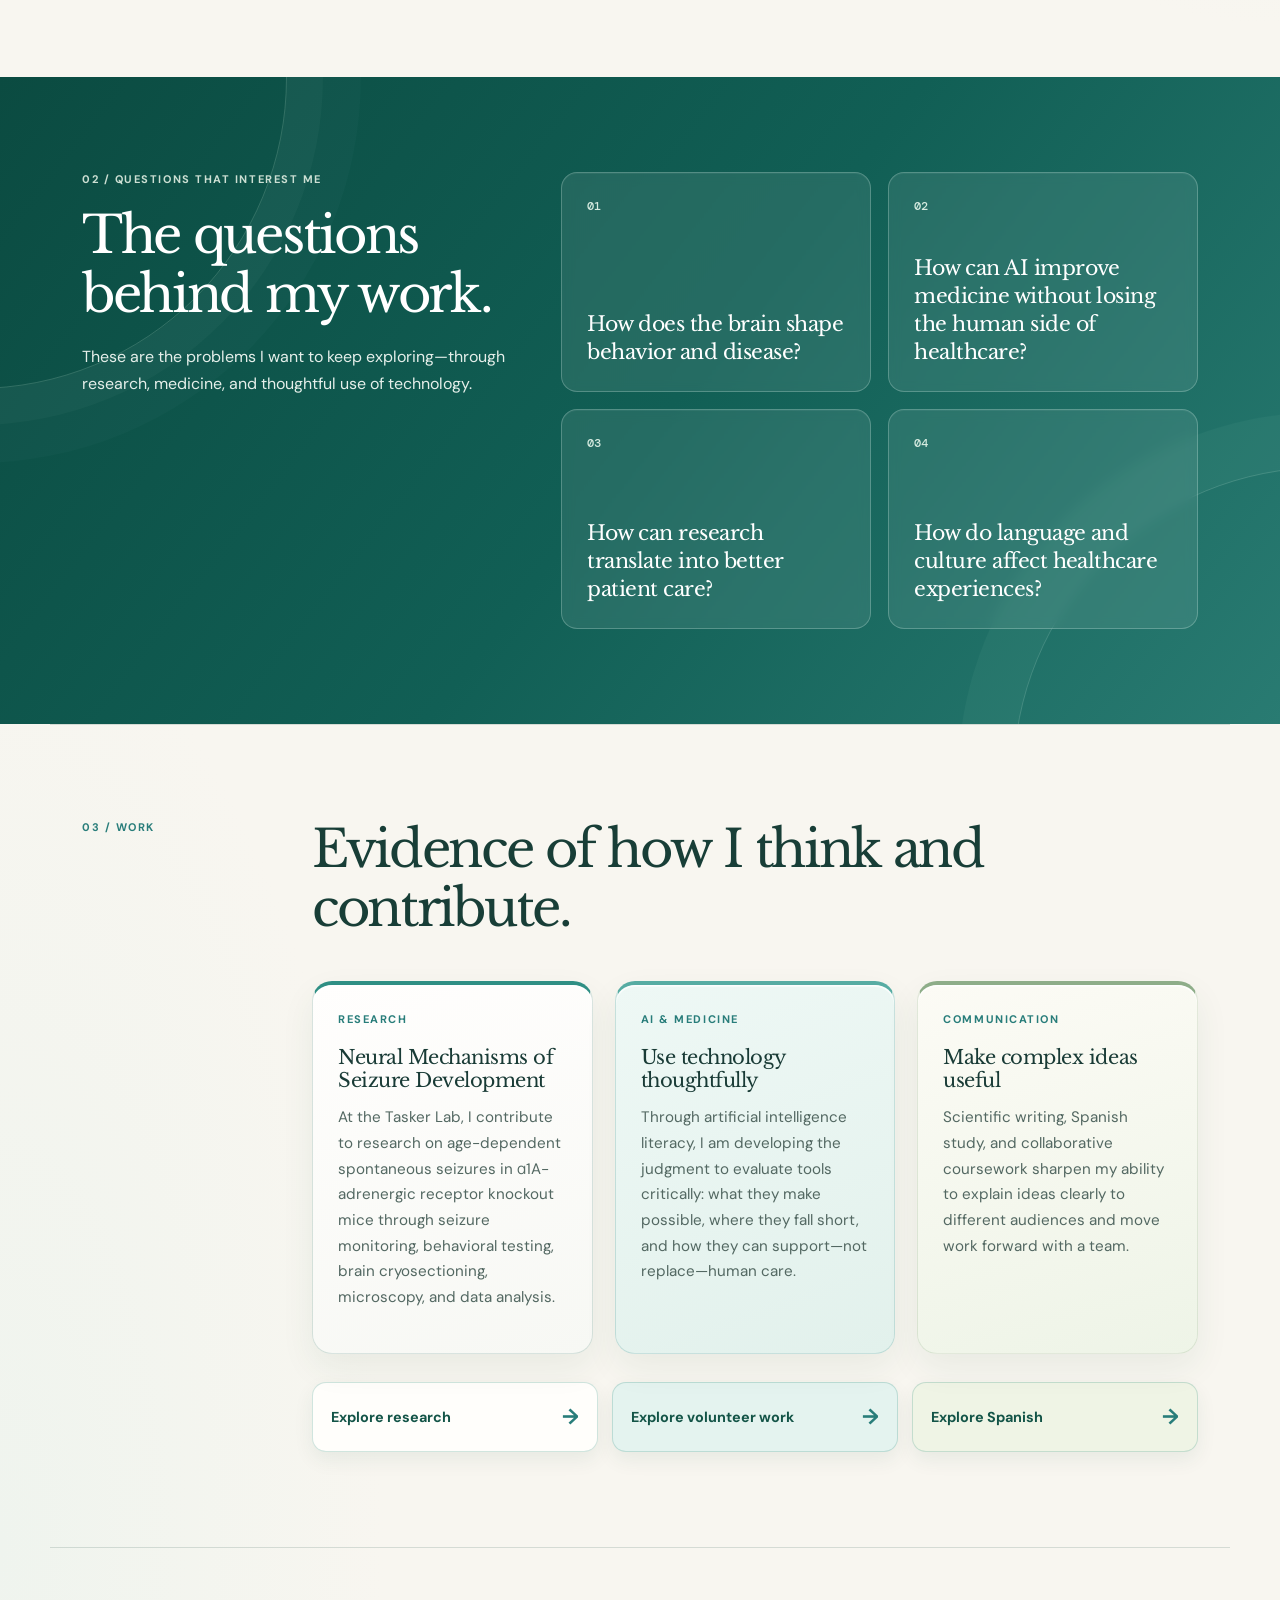
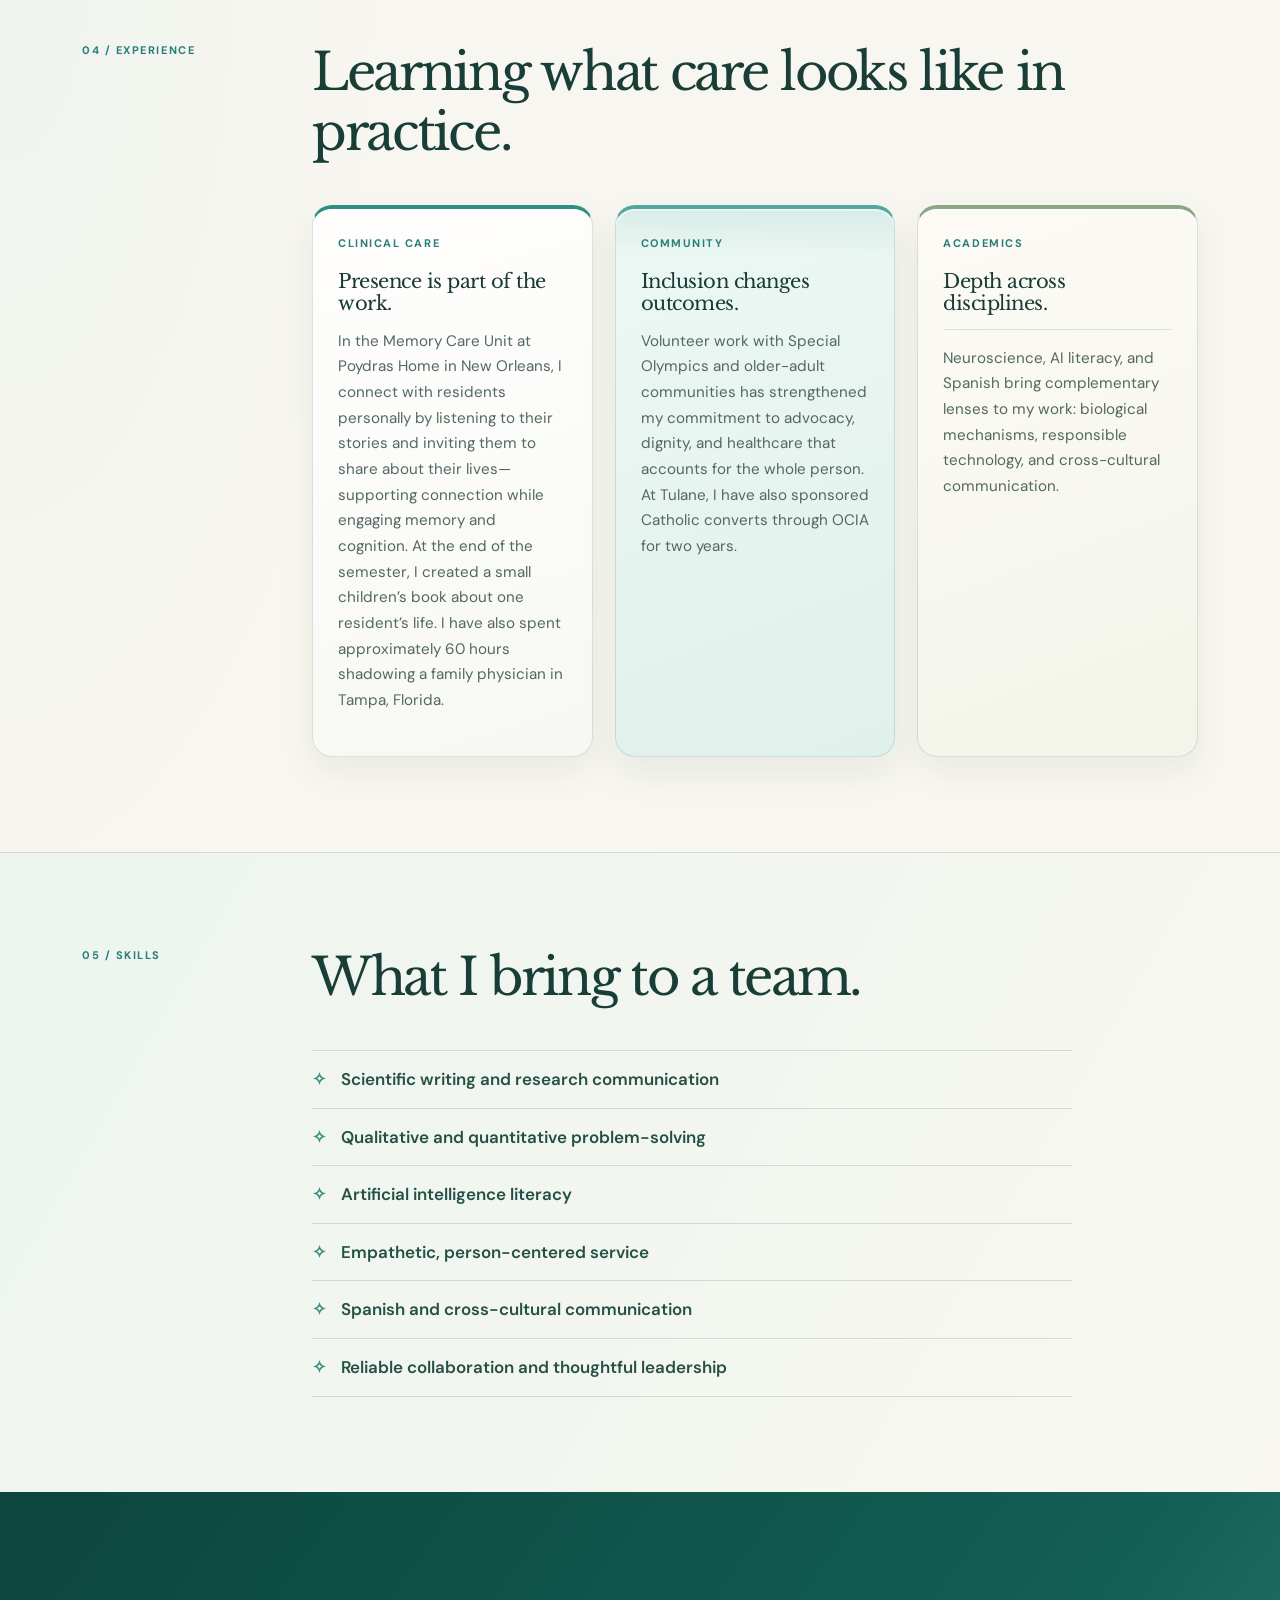
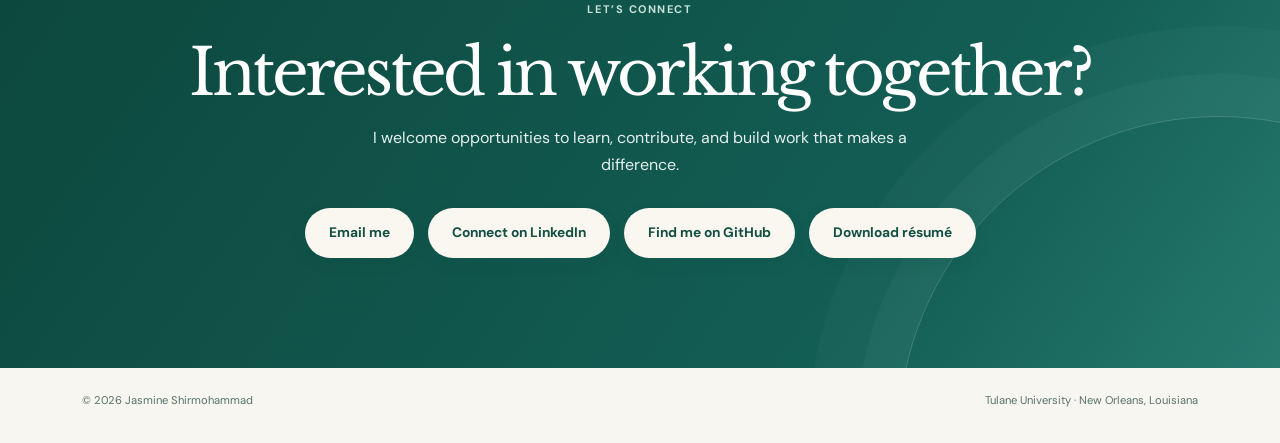
==== commit f39dff7e: "Use approved floral JS favicon on main portfolio" ====
--- a/index.html
+++ b/index.html
@@ -7,7 +7,7 @@
   <title>Jasmine Shirmohammad | Neuroscience & Health</title>
   <link rel="stylesheet" href="styles.css?v=20261008b">
   <link rel="stylesheet" href="theme.css?v=20261103">
-  <link rel="icon" href="favicon.svg" type="image/svg+xml">
+  <link rel="icon" href="favicon-floral-js.png?v=20261103" type="image/svg+xml">
 </head>
 <body>
   <a class="skip-link" href="#main-content">Skip to main content</a>
--- a/theme.css
+++ b/theme.css
@@ -70,7 +70,7 @@
   flex:none;
   width:38px;
   height:38px;
-  background: url('favicon.svg') center/contain no-repeat;
+  background: url('favicon-floral-js.png?v=20261103') center/contain no-repeat;
   filter:drop-shadow(0 2px 3px rgba(29,72,62,.07));
 }
 nav {gap:10px 20px}
@@ -210,40 +210,82 @@
 .question-card span {color:#d6ebe0}
 .question-card h3 {font-family:"Libre Baskerville",Georgia,serif;font-weight:400;line-height:1.37;font-size:clamp(1.05rem,1.6vw,1.32rem)}
 
-/* Work, experience and link cards; original grid coordinates kept. */
+/* Work, experience and link cards; original grid coordinates kept.
+   Updated for stronger contrast so the bubbles stand out more clearly from the page. */
 .work-grid article,.experience-grid article,.detail-grid article,.research-snapshot article {
-  border:var(--hairline);
-  border-top:3px solid #3b8980;
-  border-radius:17px;
-  background:linear-gradient(154deg,#fffefa,#f5f8f3);
-  box-shadow:0 8px 24px rgba(30,82,68,.055);
+  position:relative;
+  border:1px solid rgba(35,95,82,.16);
+  border-top:4px solid #319188;
+  border-radius:20px;
+  background:linear-gradient(160deg,#fffefd 0%,#f9fbf7 100%);
+  box-shadow:0 14px 34px rgba(22,78,62,.07), 0 2px 0 rgba(255,255,255,.55) inset;
+}
+.work-grid article::after,.experience-grid article::after,.detail-grid article::after,.research-snapshot article::after {
+  content:"";
+  position:absolute;
+  inset:0;
+  border-radius:inherit;
+  box-shadow:inset 0 1px 0 rgba(255,255,255,.65);
+  pointer-events:none;
+}
+.work-grid article:nth-child(1),.detail-grid article:nth-child(1),.research-snapshot article:nth-child(1) {
+  background:linear-gradient(165deg,#fffefd 0%,#f7f8f4 100%);
+  border-color:rgba(47,113,97,.18);
+  border-top-color:#2f8f84;
 }
 .work-grid article:nth-child(2),.detail-grid article:nth-child(2),.research-snapshot article:nth-child(2) {
-  border-color:rgba(49,129,122,.19);
-  border-top-color:#59a49b;
-  background:linear-gradient(145deg,#eff7f2,#e4f0ea);
+  border-color:rgba(57,143,136,.21);
+  border-top-color:#57aca3;
+  background:linear-gradient(160deg,#eef8f5 0%,#e2f1ec 100%);
 }
 .work-grid article:nth-child(3),.research-snapshot article:nth-child(3) {
-  border-color:rgba(157,175,144,.23);
-  border-top-color:#8aa991;
-  background:linear-gradient(145deg,#faf8f0,#eff4e9);
+  border-color:rgba(146,174,137,.24);
+  border-top-color:#8ead89;
+  background:linear-gradient(165deg,#fcfbf5 0%,#eef4e7 100%);
 }
 .work-grid article p:last-child,.experience-grid article p:last-child,.detail-grid p,.research-snapshot p:last-child {color:#536862}
 .work-grid h3,.experience-grid h3 {font-size:1.22rem}
-.experience-grid article {border-top-color:#61a097}
-.experience-grid article:nth-child(2) {background:#f1f7f3}
-.experience-grid article:nth-child(3) {background:#f9f5ed}
+
+/* Give the experience cards slightly different treatments so they do not all look identical. */
+.experience-grid article {border-top-color:#5b9e95;background:linear-gradient(165deg,#fffefd 0%,#f9fbf7 100%)}
+.experience-grid article:nth-child(1) {
+  border-top-color:#2f8f84;
+  background:linear-gradient(163deg,#fffefd 0%,#f7f8f4 100%);
+}
+.experience-grid article:nth-child(2) {
+  border-top-color:#51a89e;
+  background:linear-gradient(160deg,#edf8f4 0%,#e0f0ea 100%);
+  box-shadow:0 16px 36px rgba(29,94,76,.08), 0 2px 0 rgba(255,255,255,.5) inset;
+}
+.experience-grid article:nth-child(2)::before {
+  content:"";
+  position:absolute;
+  left:0;right:0;top:0;
+  height:48px;
+  border-radius:19px 19px 0 0;
+  background:linear-gradient(180deg,rgba(73,160,149,.12),rgba(73,160,149,0));
+  pointer-events:none;
+}
+.experience-grid article:nth-child(3) {
+  border-top-color:#8ca785;
+  background:linear-gradient(160deg,#fdfaf5 0%,#f2f5ea 100%);
+}
+.experience-grid article:nth-child(3) h3 {
+  padding-bottom:14px;
+  margin-bottom:16px;
+  border-bottom:1px solid rgba(133,162,120,.24);
+}
 .portfolio-link,.portfolio-link:nth-child(2),.portfolio-link:nth-child(3) {
-  background:#fffefa;
-  border:1px solid #c7ded3;
-  border-radius:12px;
+  background:#fffefb;
+  border:1px solid rgba(70,150,136,.25);
+  border-radius:14px;
   color:#135447;
   font-weight:700;
-  box-shadow:0 5px 17px rgba(17,77,58,.065);
-}
-.portfolio-link:nth-child(2) {background:#eaf4f0}
-.portfolio-link:nth-child(3) {background:#f0f4e9}
-.portfolio-link:hover {filter:none;background:#e0f0e8;transform:translateY(-3px)}
+  box-shadow:0 8px 20px rgba(17,77,58,.07);
+}
+.portfolio-link:nth-child(2) {background:#e4f3ef}
+.portfolio-link:nth-child(3) {background:#eff4e5}
+.portfolio-link:hover {filter:none;background:#dff1ea;transform:translateY(-3px)}
 .portfolio-link span {color:var(--teal)}
 
 /* Skills stays the same list/placement; only the surface and marks change. */
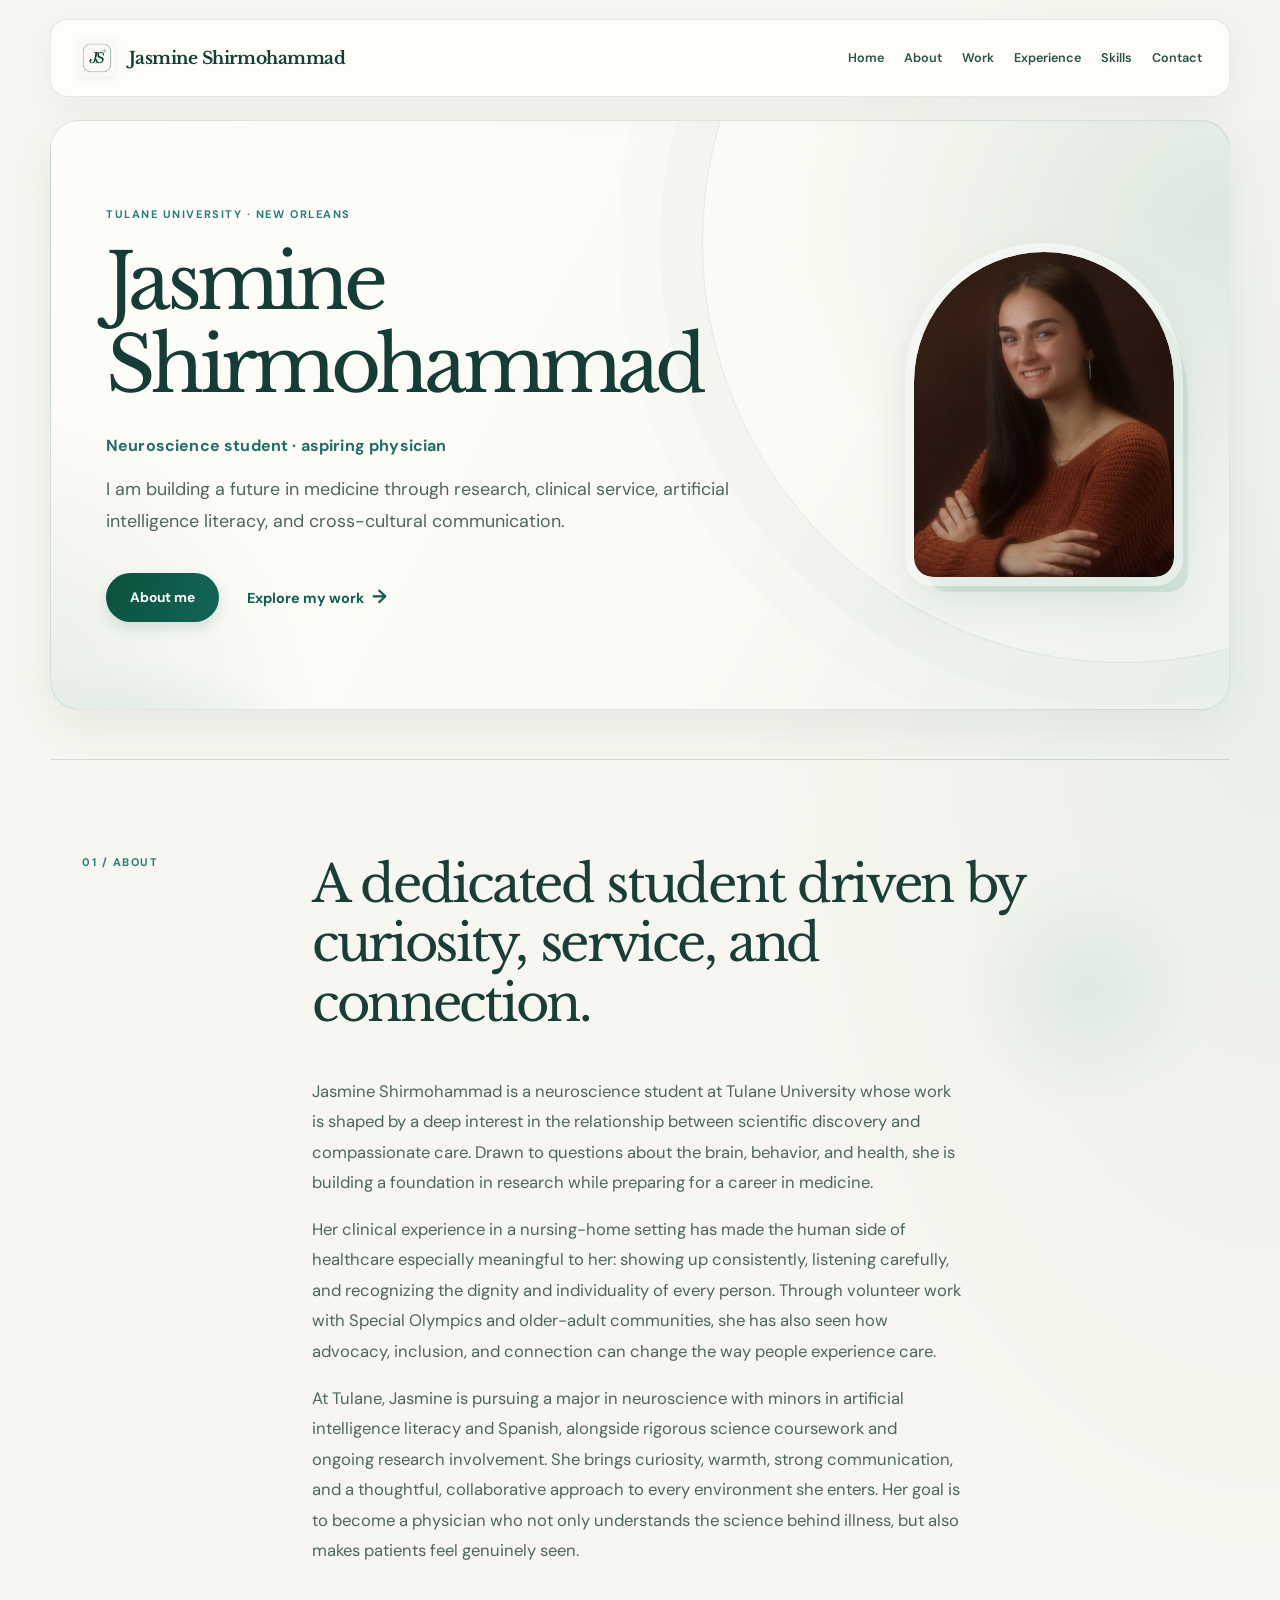
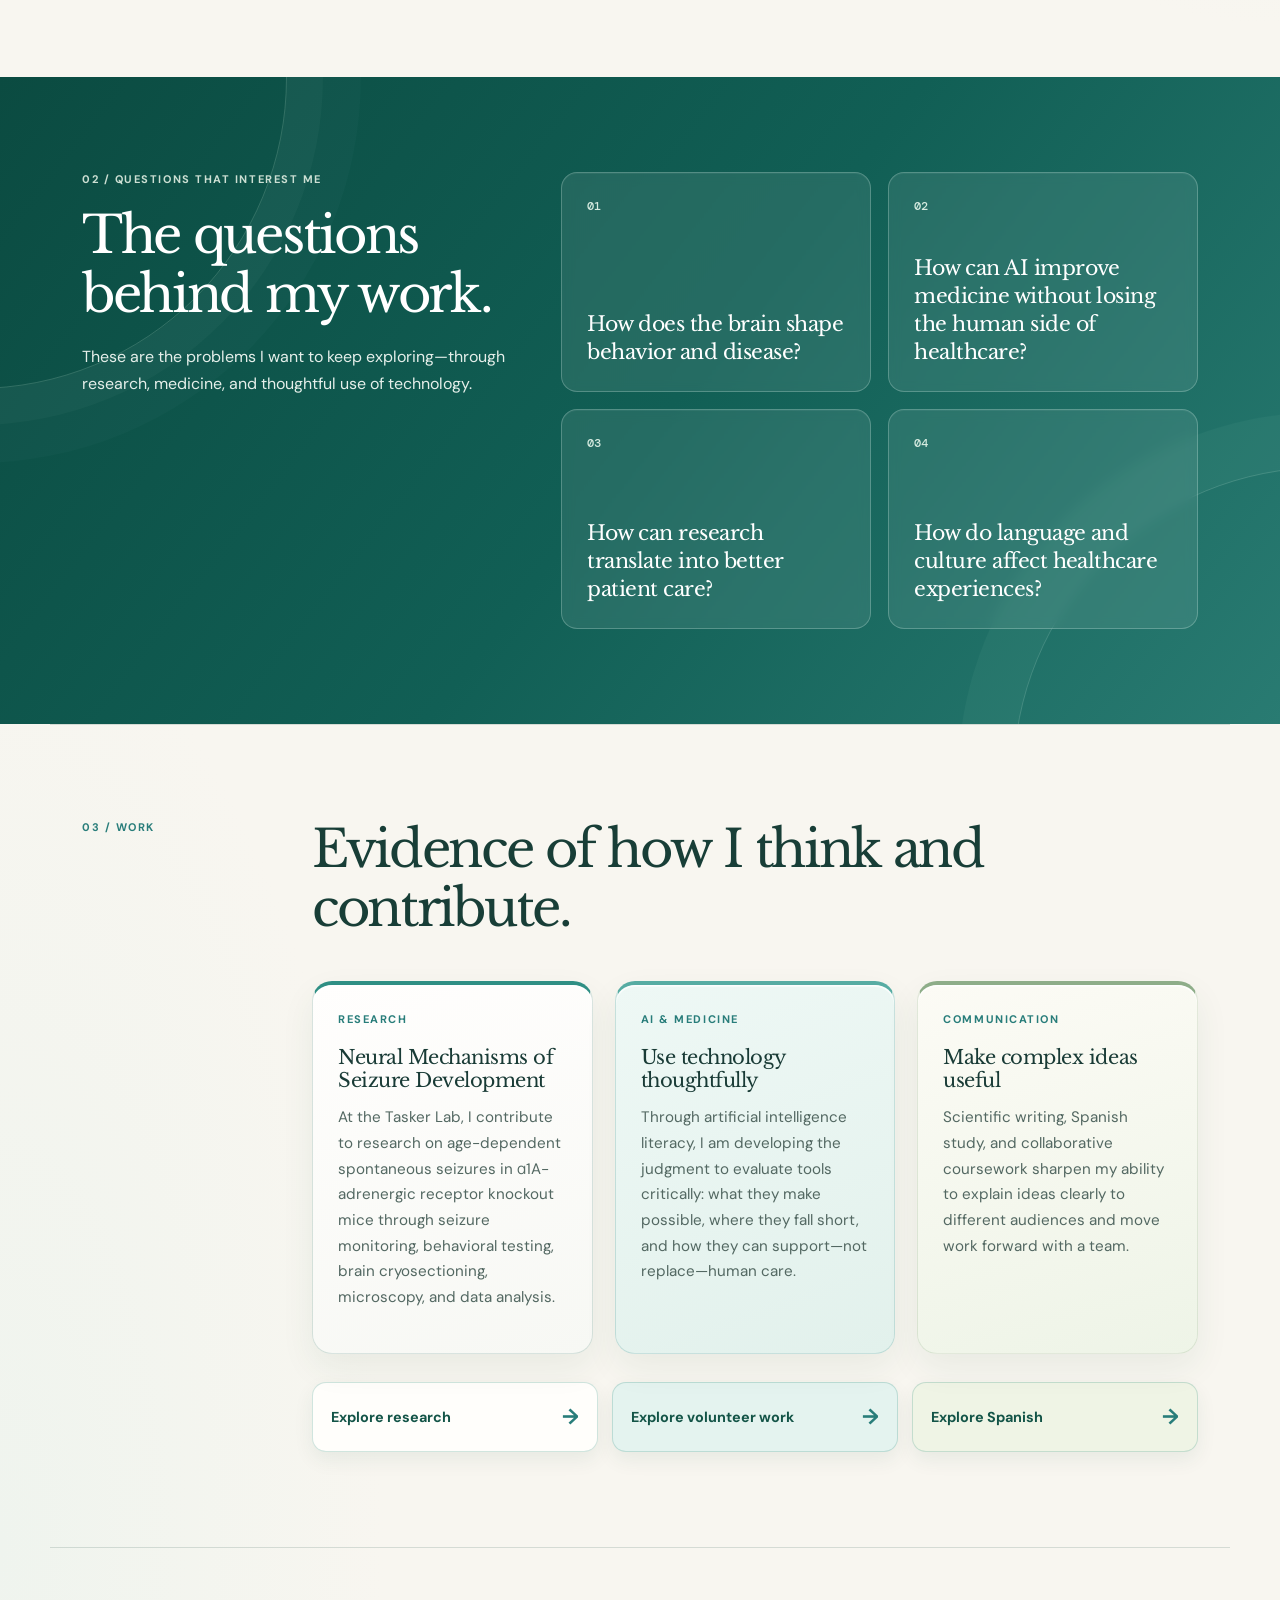
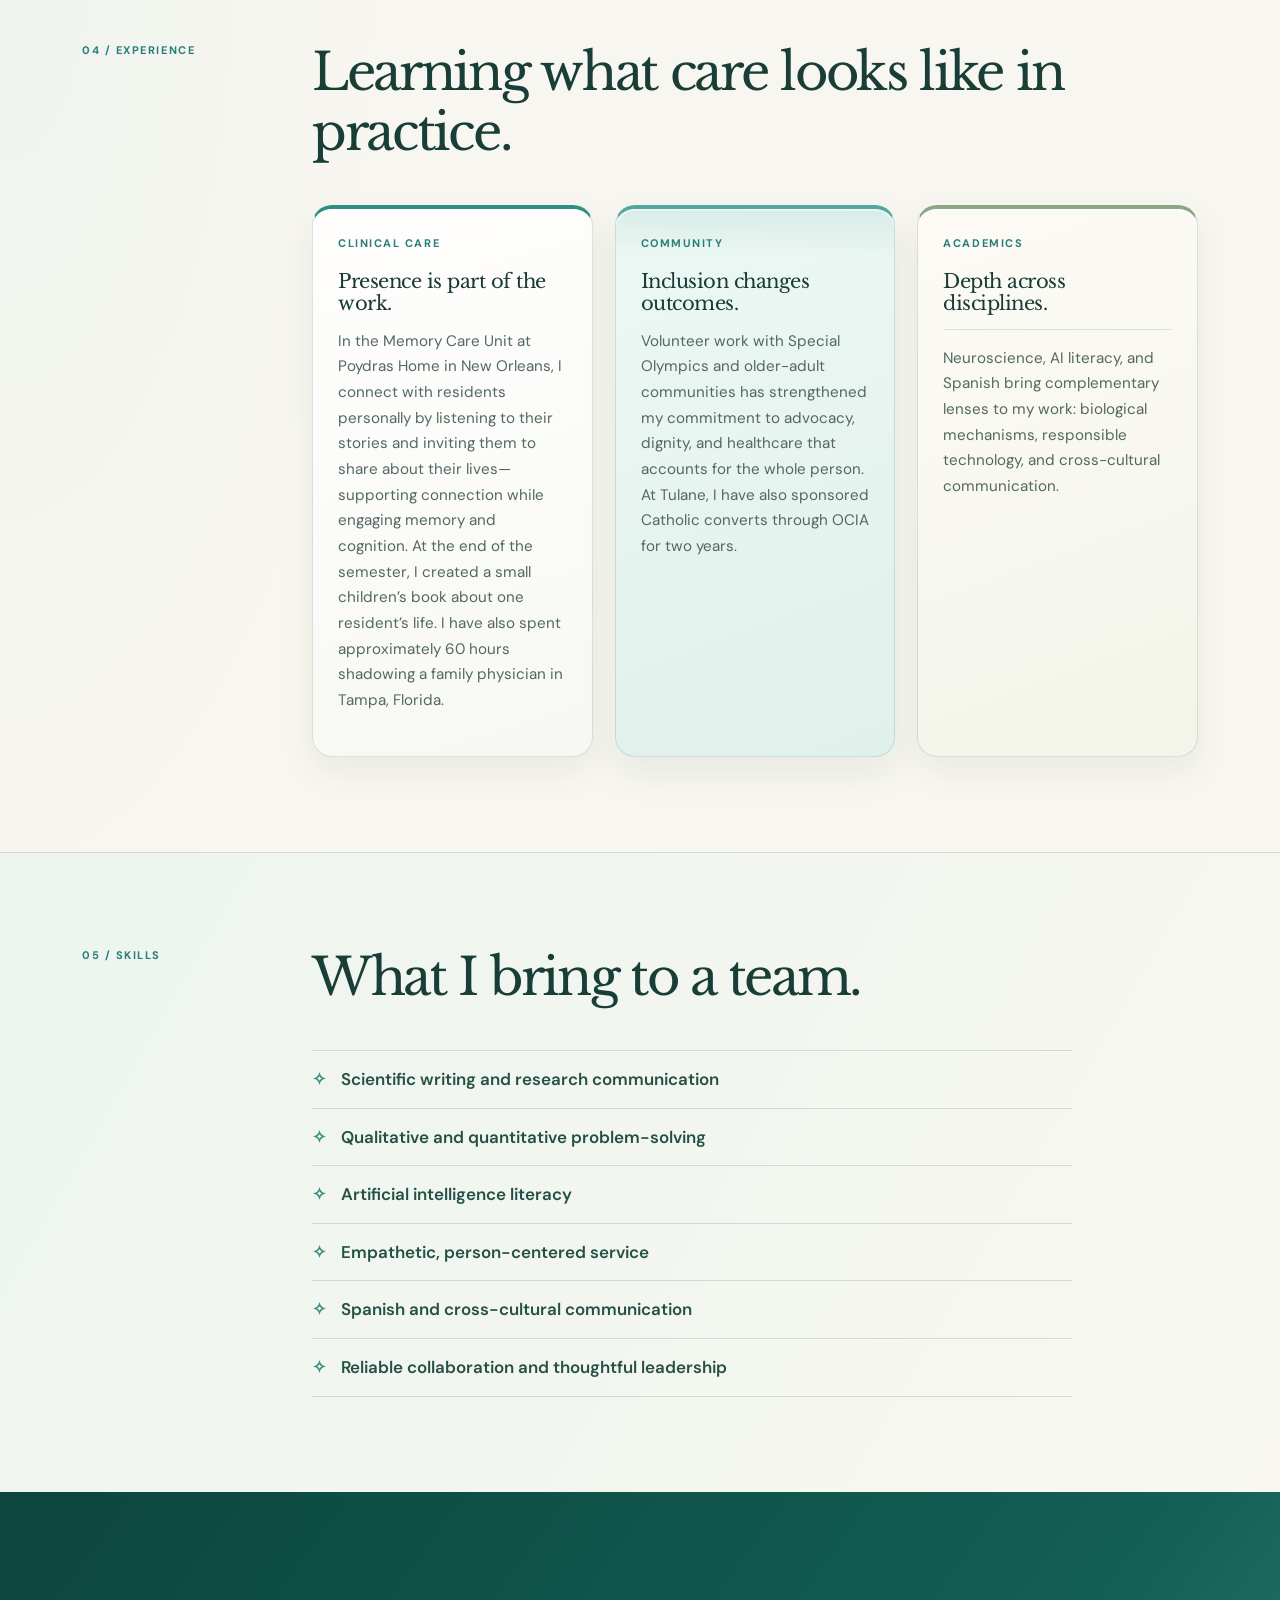
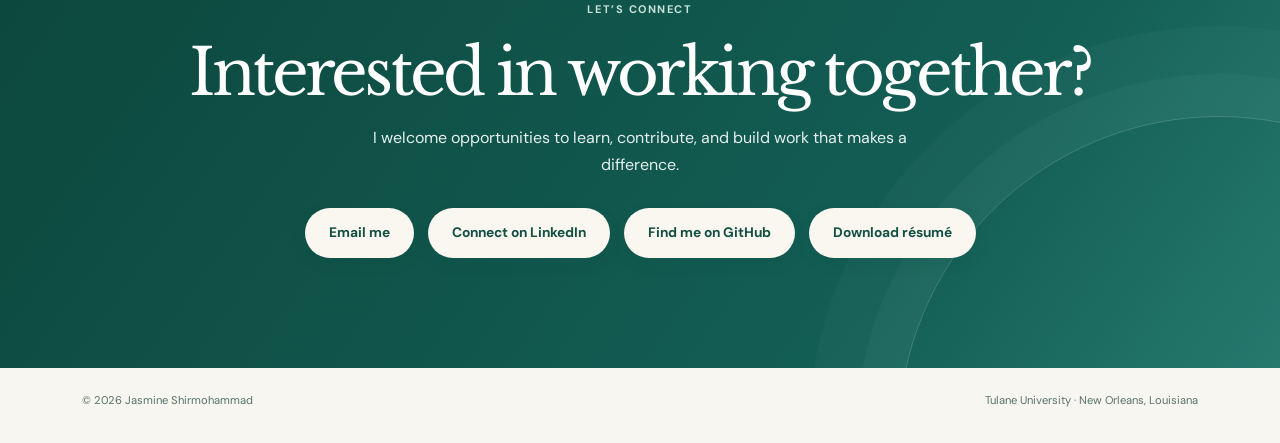
==== commit e034b625: "Fix corrupted floral JS icon and refresh icon references" ====
--- a/index.html
+++ b/index.html
@@ -7,7 +7,7 @@
   <title>Jasmine Shirmohammad | Neuroscience & Health</title>
   <link rel="stylesheet" href="styles.css?v=20261008b">
   <link rel="stylesheet" href="theme.css?v=20261103">
-  <link rel="icon" href="favicon-floral-js.png?v=20261103" type="image/svg+xml">
+  <link rel="icon" href="favicon-floral-js.png?v=20261103-fixed" type="image/svg+xml">
 </head>
 <body>
   <a class="skip-link" href="#main-content">Skip to main content</a>
--- a/theme.css
+++ b/theme.css
@@ -70,7 +70,7 @@
   flex:none;
   width:38px;
   height:38px;
-  background: url('favicon-floral-js.png?v=20261103') center/contain no-repeat;
+  background: url('favicon-floral-js.png?v=20261103-fixed') center/contain no-repeat;
   filter:drop-shadow(0 2px 3px rgba(29,72,62,.07));
 }
 nav {gap:10px 20px}
